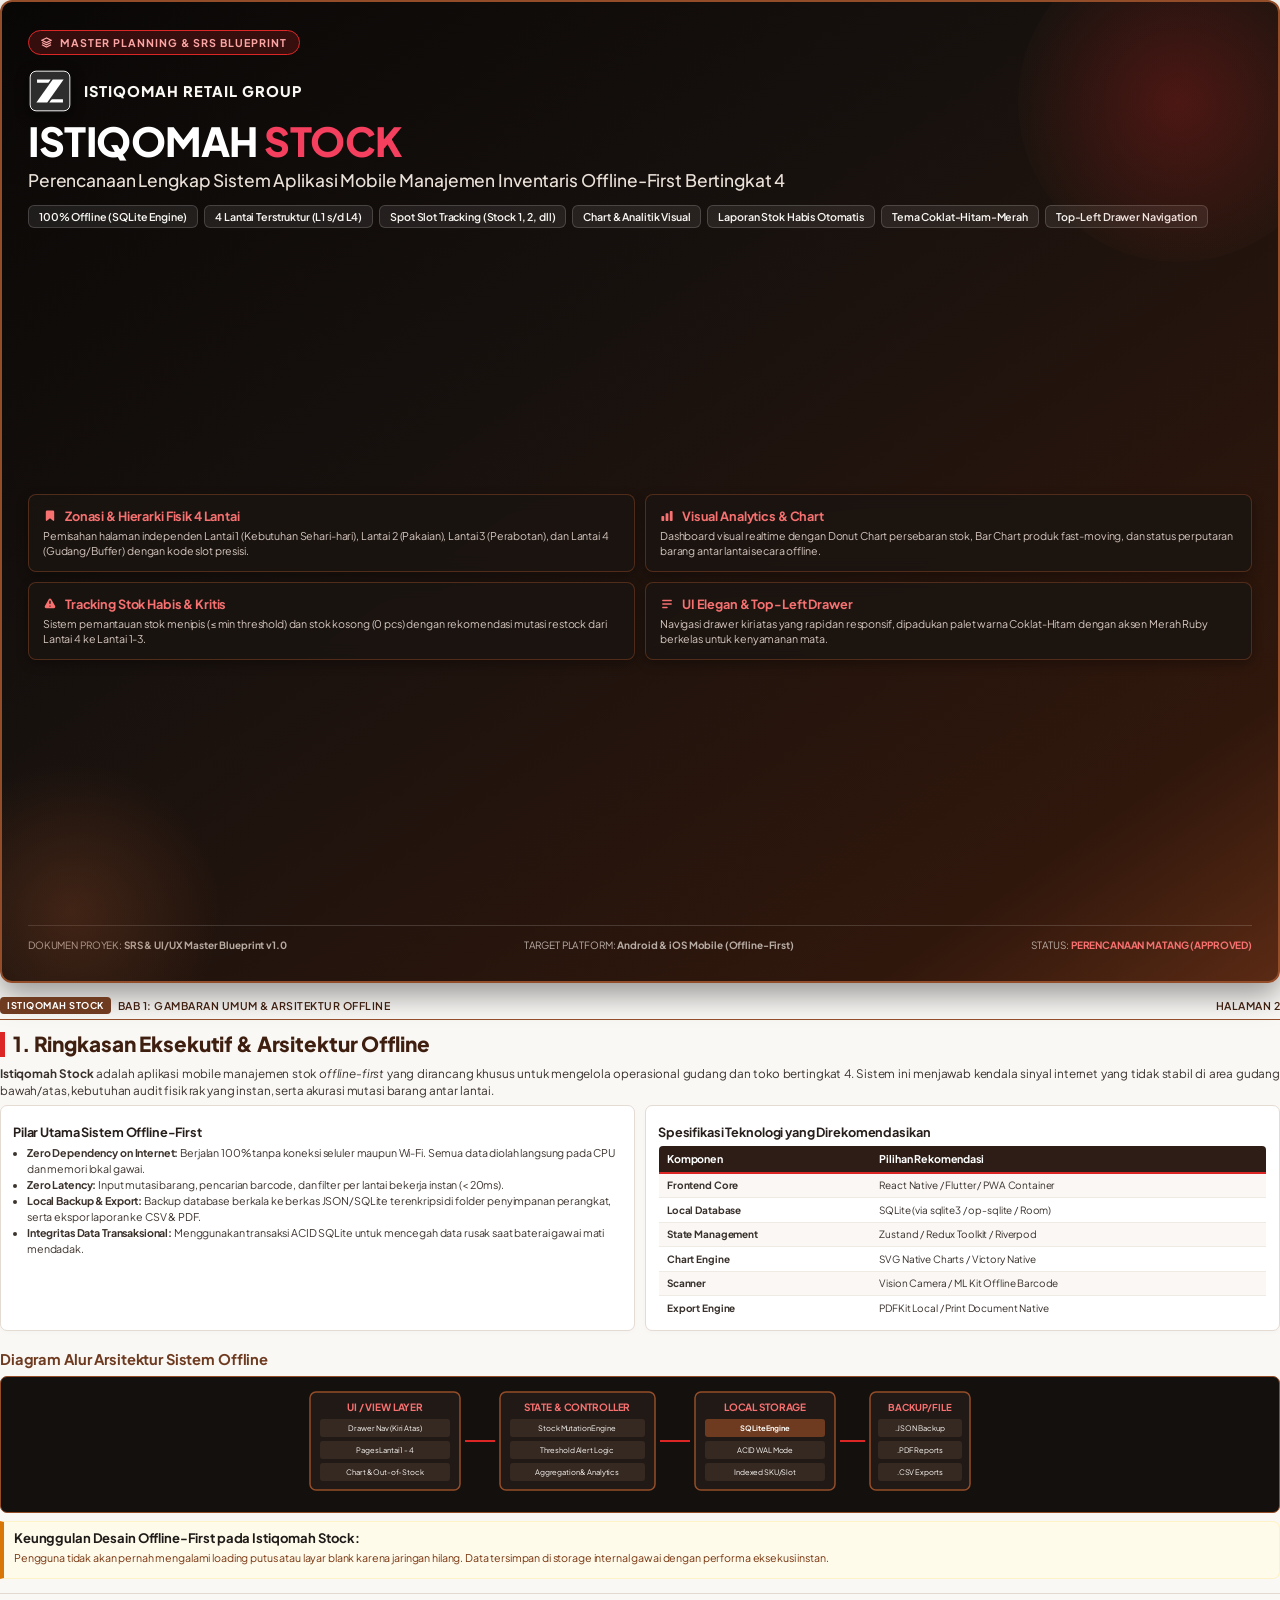
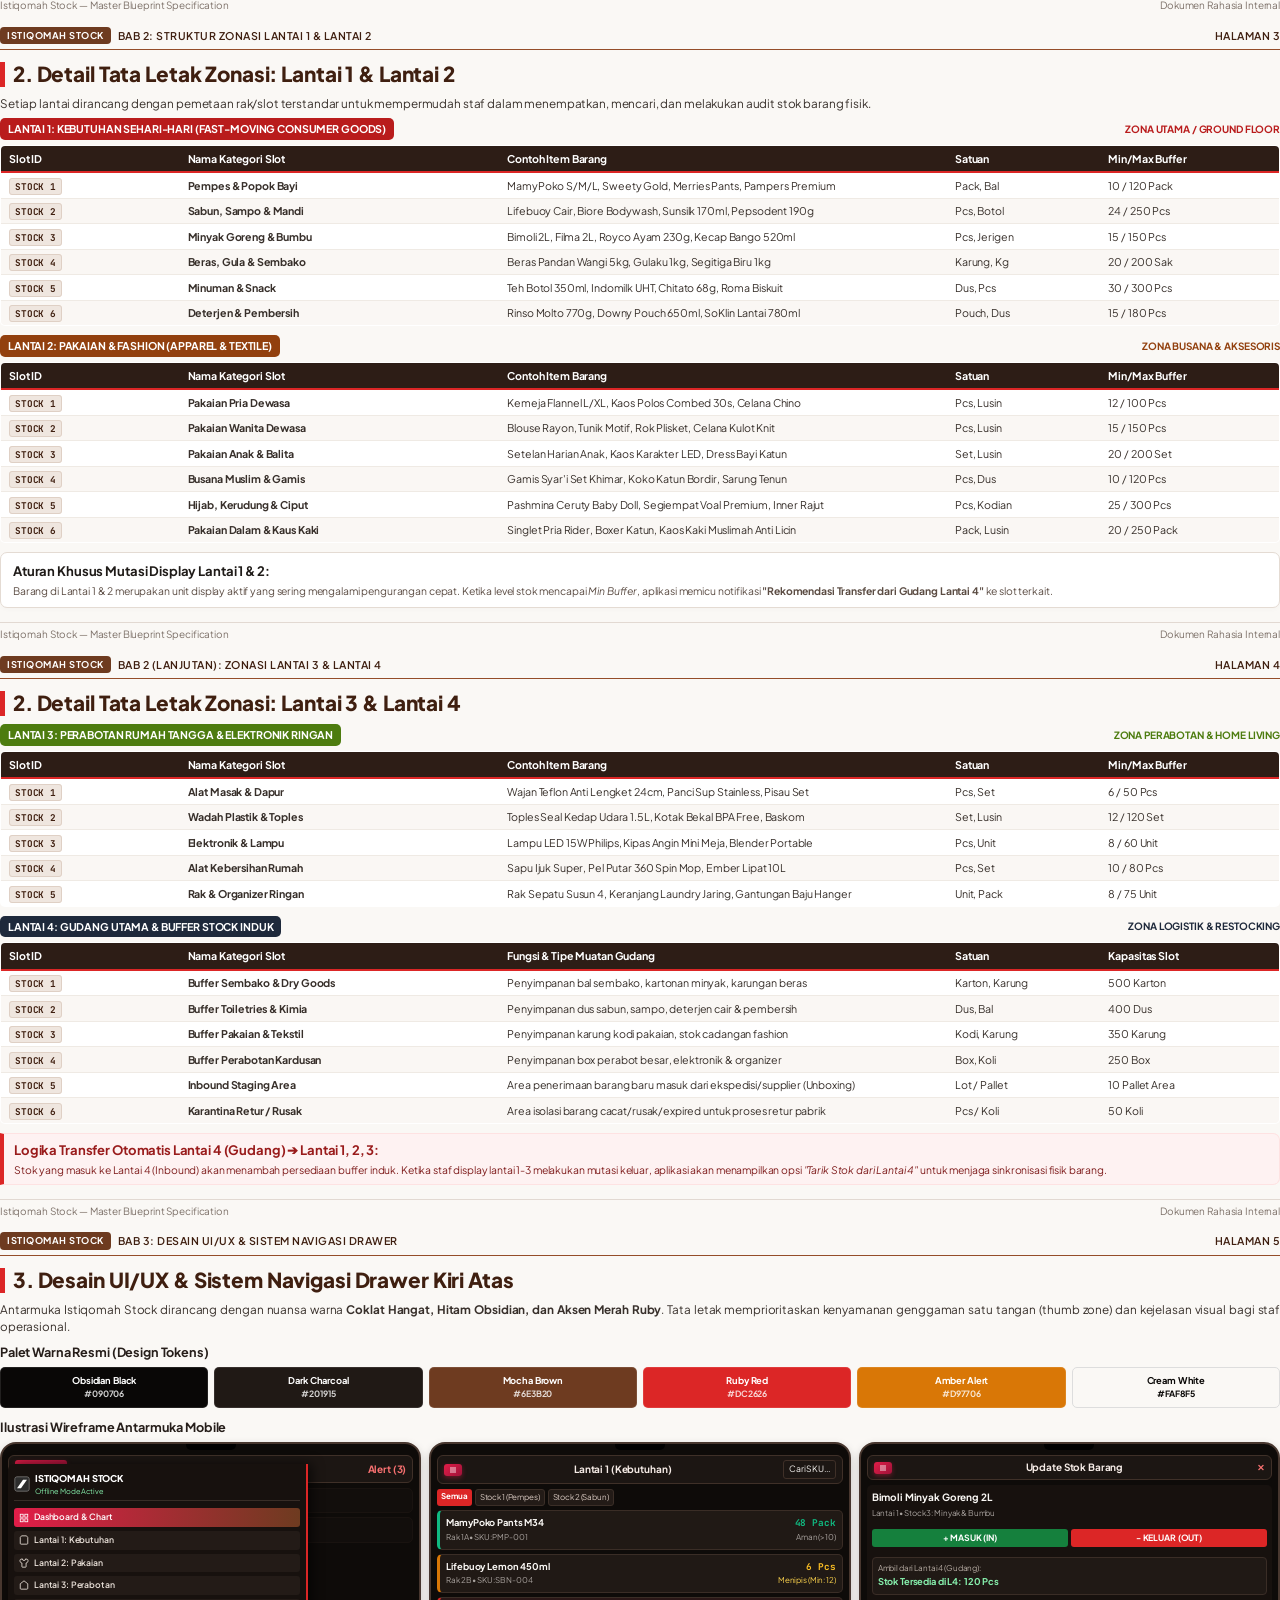
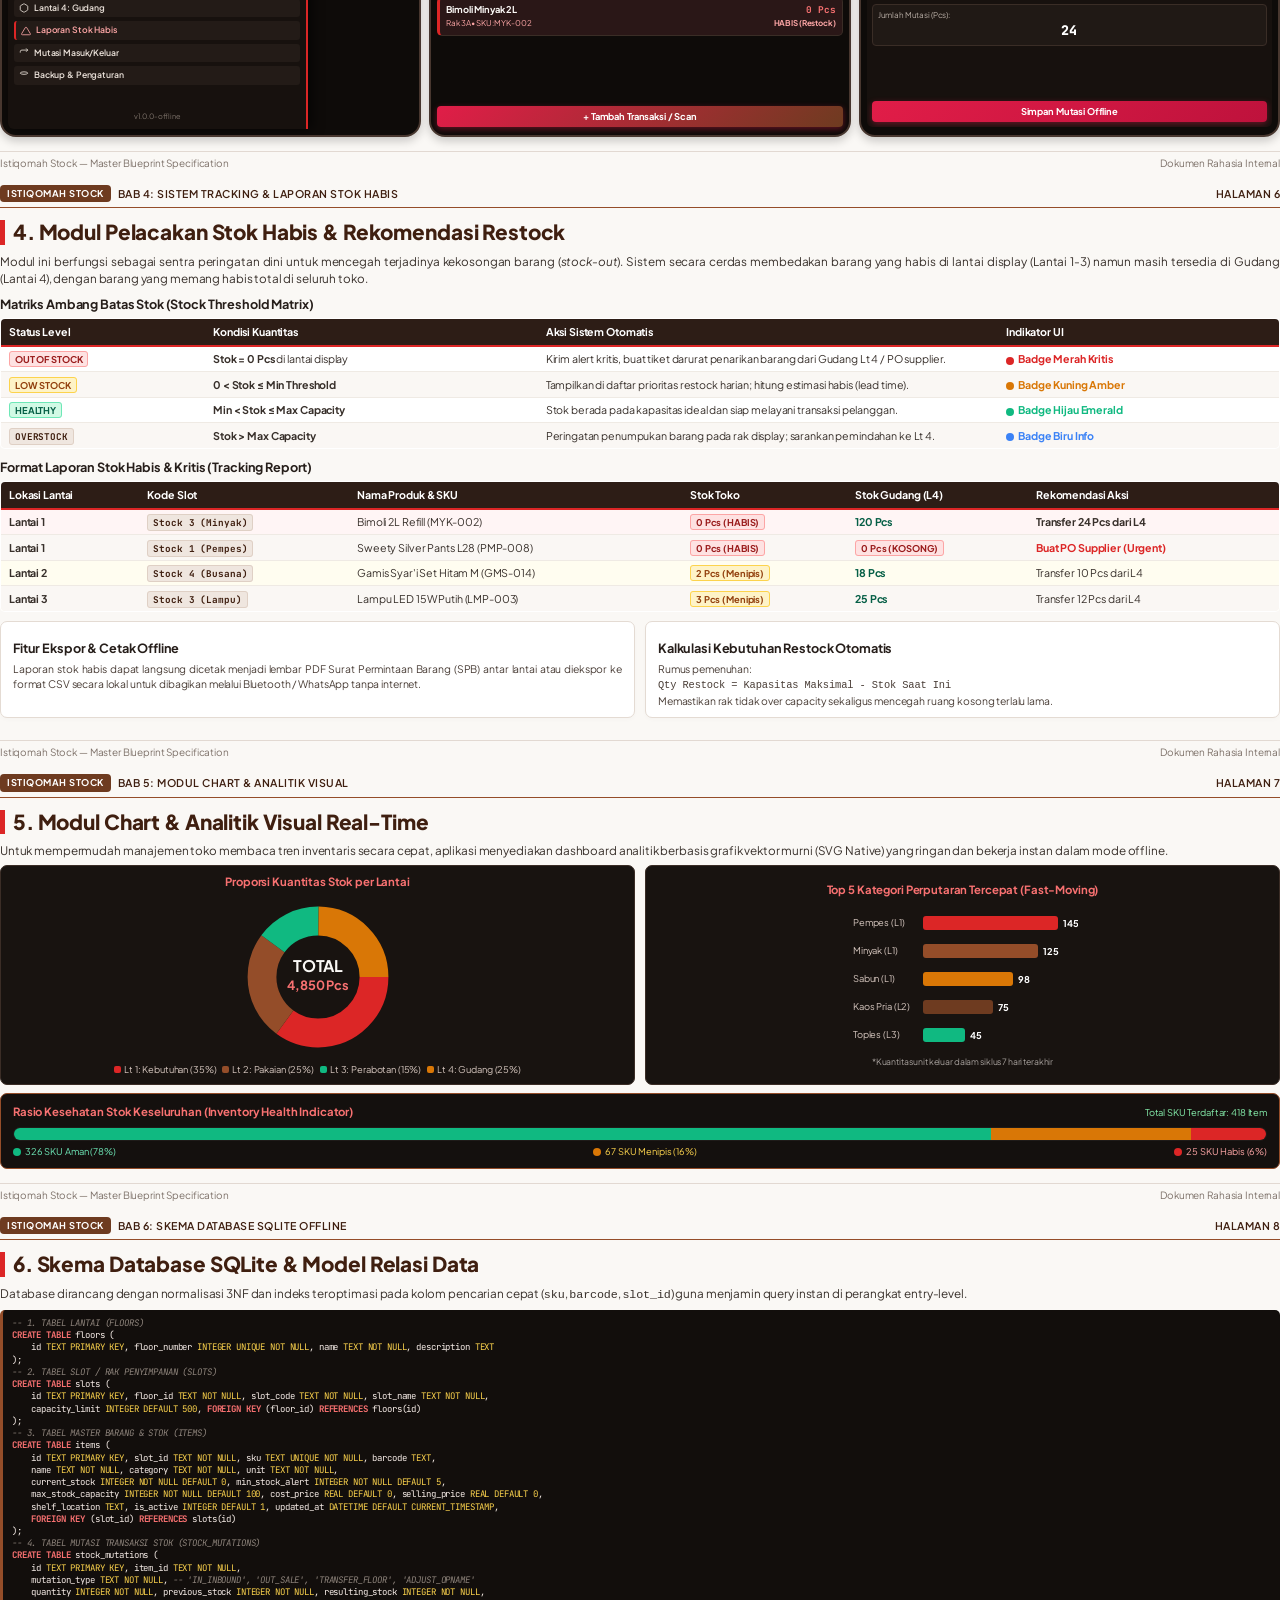
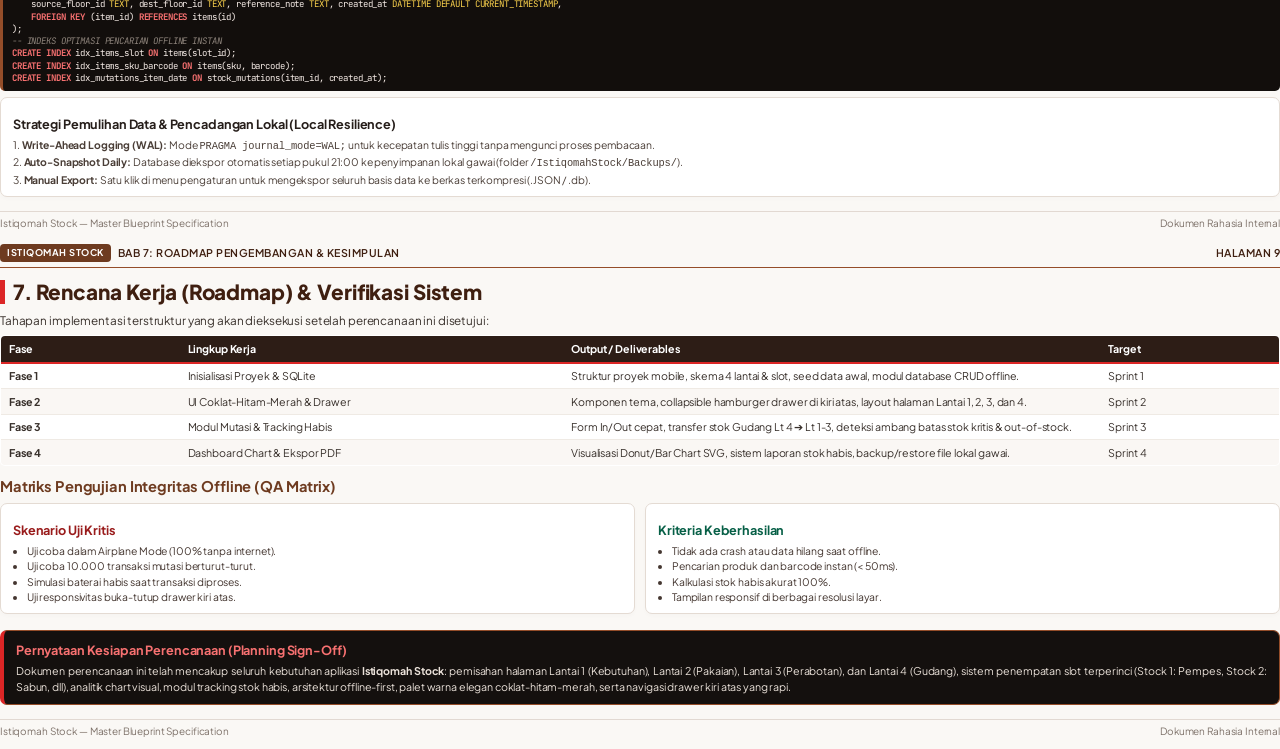
==== blueprint.html @ b32237bc "Initial commit: Istiqomah Stock Web-First App with Barcode Scanner & Istiqomahstock.apk" ====
<!DOCTYPE html>
<html lang="id">
<head>
<meta charset="UTF-8">
<title>Dokumen Perencanaan Mobile App - Istiqomah Stock</title>
<style>
    @import url('https://fonts.googleapis.com/css2?family=Plus+Jakarta+Sans:wght@300;400;500;600;700;800&family=JetBrains+Mono:wght@400;500;700&display=swap');

    :root {
        --color-black-bg: #090706;
        --color-black-surface: #14100E;
        --color-black-card: #201915;
        --color-brown-primary: #6E3B20;
        --color-brown-light: #944D29;
        --color-brown-dark: #3F1F10;
        --color-red-primary: #DC2626;
        --color-red-dark: #88131B;
        --color-red-light: #F87171;
        --color-amber-warning: #D97706;
        --color-amber-light: #FBBF24;
        --color-green-safe: #10B981;
        --color-text-white: #FAF8F5;
        --color-text-cream: #EAE1D9;
        --color-text-muted: #B8ADA5;
        --color-text-dim: #7E726A;
        --color-border: #382B24;
    }

    * {
        box-sizing: border-box;
        margin: 0;
        padding: 0;
    }

    body {
        font-family: 'Plus Jakarta Sans', -apple-system, BlinkMacSystemFont, 'Segoe UI', Roboto, sans-serif;
        background-color: #FAF8F5;
        color: #1F1B18;
        line-height: 1.45;
        font-size: 9.8pt;
        -webkit-print-color-adjust: exact;
        print-color-adjust: exact;
        letter-spacing: -0.01em;
    }

    @page {
        size: A4 portrait;
        margin: 10mm 12mm 10mm 12mm;
    }

    .page {
        width: 100%;
        page-break-after: always;
        page-break-inside: avoid;
        position: relative;
        padding-bottom: 14px;
    }

    .page:last-child {
        page-break-after: avoid;
    }

    .page-header {
        display: flex;
        justify-content: space-between;
        align-items: center;
        border-bottom: 1.5px solid var(--color-brown-light);
        padding-bottom: 5px;
        margin-bottom: 12px;
        font-size: 8pt;
        color: var(--color-brown-dark);
        font-weight: 600;
        letter-spacing: 0.5px;
    }

    .page-header-logo {
        display: flex;
        align-items: center;
        gap: 7px;
    }

    .page-header-badge {
        background: var(--color-brown-primary);
        color: #fff;
        padding: 2px 7px;
        border-radius: 4px;
        font-size: 7pt;
        font-weight: 700;
    }

    .page-footer {
        margin-top: 14px;
        display: flex;
        justify-content: space-between;
        align-items: center;
        border-top: 1px solid #E2D9D2;
        padding-top: 4px;
        font-size: 7.5pt;
        color: var(--color-text-dim);
    }

    /* COVER PAGE */
    .cover-container {
        background: linear-gradient(145deg, #090706 0%, #17110E 40%, #30170C 85%, #5A2A14 100%);
        color: #fff;
        border-radius: 12px;
        padding: 28px 26px;
        min-height: 260mm;
        display: flex;
        flex-direction: column;
        justify-content: space-between;
        box-shadow: 0 12px 30px rgba(0,0,0,0.4);
        border: 2px solid var(--color-brown-light);
        position: relative;
        overflow: hidden;
    }

    .cover-bg-decor {
        position: absolute;
        top: -60px;
        right: -60px;
        width: 320px;
        height: 320px;
        border-radius: 50%;
        background: radial-gradient(circle, rgba(220, 38, 38, 0.25) 0%, rgba(110, 59, 32, 0.05) 70%);
        pointer-events: none;
    }

    .cover-bg-decor-2 {
        position: absolute;
        bottom: -80px;
        left: -80px;
        width: 300px;
        height: 300px;
        border-radius: 50%;
        background: radial-gradient(circle, rgba(148, 77, 41, 0.3) 0%, rgba(0,0,0,0) 70%);
        pointer-events: none;
    }

    .cover-tag {
        display: inline-flex;
        align-items: center;
        gap: 8px;
        background: rgba(220, 38, 38, 0.2);
        border: 1px solid var(--color-red-primary);
        color: #FCA5A5;
        padding: 4px 12px;
        border-radius: 30px;
        font-size: 8pt;
        font-weight: 700;
        letter-spacing: 1px;
        text-transform: uppercase;
        width: fit-content;
    }

    .cover-brand-row {
        display: flex;
        align-items: center;
        gap: 12px;
        margin-top: 14px;
    }

    .cover-logo-svg {
        width: 44px;
        height: 44px;
        border-radius: 8px;
        box-shadow: 0 4px 12px rgba(0,0,0,0.5);
    }

    .cover-title-box {
        margin-top: 6px;
        margin-bottom: 10px;
    }

    .cover-app-title {
        font-size: 30pt;
        font-weight: 800;
        letter-spacing: -0.5px;
        color: #FFFFFF;
        line-height: 1.1;
        margin-bottom: 6px;
    }

    .cover-app-title span {
        color: #F43F5E;
    }

    .cover-app-subtitle {
        font-size: 13pt;
        color: #EAE1D9;
        font-weight: 500;
        line-height: 1.35;
        max-width: 92%;
    }

    .cover-pills-row {
        display: flex;
        flex-wrap: wrap;
        gap: 6px;
        margin-top: 12px;
    }

    .cover-pill {
        background: rgba(255,255,255,0.08);
        border: 1px solid rgba(255,255,255,0.16);
        color: #FAF8F5;
        padding: 3px 10px;
        border-radius: 6px;
        font-size: 8pt;
        font-weight: 600;
    }

    .cover-highlights-grid {
        display: grid;
        grid-template-columns: repeat(2, 1fr);
        gap: 10px;
        margin: 15px 0;
    }

    .cover-card {
        background: rgba(26, 20, 17, 0.85);
        border: 1px solid rgba(148, 77, 41, 0.45);
        border-radius: 8px;
        padding: 12px 14px;
        backdrop-filter: blur(8px);
        box-shadow: 0 4px 12px rgba(0,0,0,0.3);
    }

    .cover-card-header {
        display: flex;
        align-items: center;
        gap: 8px;
        font-size: 9.5pt;
        font-weight: 700;
        color: #F87171;
        margin-bottom: 4px;
    }

    .cover-card-body {
        font-size: 8pt;
        color: #D6C7BF;
        line-height: 1.4;
    }

    .cover-meta-box {
        border-top: 1px solid rgba(255,255,255,0.15);
        padding-top: 12px;
        display: flex;
        justify-content: space-between;
        align-items: flex-end;
        font-size: 7.5pt;
        color: #B8ADA5;
    }

    .cover-meta-item strong {
        color: #FAF8F5;
        display: block;
        font-size: 8.5pt;
        margin-top: 2px;
    }

    /* TYPOGRAPHY & HEADINGS */
    h1 {
        font-size: 15.5pt;
        font-weight: 800;
        color: var(--color-brown-dark);
        border-left: 5px solid var(--color-red-primary);
        padding-left: 8px;
        margin-bottom: 8px;
        line-height: 1.2;
    }

    h2 {
        font-size: 11pt;
        font-weight: 700;
        color: var(--color-brown-primary);
        margin-top: 10px;
        margin-bottom: 6px;
        display: flex;
        align-items: center;
        gap: 6px;
    }

    h3 {
        font-size: 9.5pt;
        font-weight: 700;
        color: #261E1A;
        margin-top: 8px;
        margin-bottom: 4px;
    }

    p {
        margin-bottom: 6px;
        color: #38302B;
        text-align: justify;
        font-size: 8.8pt;
    }

    /* CARDS & PANELS */
    .panel {
        background: #FFFFFF;
        border: 1px solid #E4DBD3;
        border-radius: 7px;
        padding: 9px 12px;
        margin-bottom: 8px;
        box-shadow: 0 2px 4px rgba(0,0,0,0.02);
    }

    .panel-dark {
        background: var(--color-black-surface);
        border: 1px solid var(--color-brown-light);
        color: var(--color-text-white);
        border-radius: 7px;
        padding: 10px 12px;
        margin-bottom: 8px;
    }

    .panel-alert {
        background: #FEF2F2;
        border-left: 4px solid var(--color-red-primary);
        border-top: 1px solid #FEE2E2;
        border-right: 1px solid #FEE2E2;
        border-bottom: 1px solid #FEE2E2;
        border-radius: 0 7px 7px 0;
        padding: 7px 10px;
        margin-bottom: 8px;
    }

    .panel-highlight {
        background: #FFFBEB;
        border-left: 4px solid var(--color-amber-warning);
        border-top: 1px solid #FEF3C7;
        border-right: 1px solid #FEF3C7;
        border-bottom: 1px solid #FEF3C7;
        border-radius: 0 7px 7px 0;
        padding: 7px 10px;
        margin-bottom: 8px;
    }

    /* GRIDS */
    .grid-2 {
        display: grid;
        grid-template-columns: 1fr 1fr;
        gap: 10px;
    }

    .grid-3 {
        display: grid;
        grid-template-columns: repeat(3, 1fr);
        gap: 8px;
    }

    /* FLOOR BADGES */
    .floor-badge {
        display: inline-flex;
        align-items: center;
        gap: 5px;
        padding: 3px 8px;
        border-radius: 5px;
        font-weight: 700;
        font-size: 8pt;
        color: #fff;
    }

    .badge-lt1 { background: #B91C1C; }
    .badge-lt2 { background: #92400E; }
    .badge-lt3 { background: #4D7C0F; }
    .badge-lt4 { background: #1E293B; }

    /* TABLES */
    table {
        width: 100%;
        border-collapse: collapse;
        margin: 5px 0 9px 0;
        font-size: 8pt;
        background: #FFFFFF;
        border-radius: 5px;
        overflow: hidden;
        border: 1px solid #E2D8D0;
    }

    th {
        background: #2D1D16;
        color: #FFFFFF;
        font-weight: 700;
        text-align: left;
        padding: 5px 8px;
        font-size: 8pt;
        border-bottom: 2px solid var(--color-red-primary);
    }

    td {
        padding: 4.5px 8px;
        border-bottom: 1px solid #EFEAE4;
        color: #38302B;
        vertical-align: middle;
    }

    tr:nth-child(even) td {
        background: #FAF7F4;
    }

    .tag-stock {
        font-family: 'JetBrains Mono', monospace;
        font-weight: 700;
        font-size: 7pt;
        background: #EFE6DF;
        color: var(--color-brown-dark);
        padding: 1px 5px;
        border-radius: 3px;
        border: 1px solid #DFD0C5;
    }

    .tag-status-habis {
        background: #FEE2E2;
        color: #991B1B;
        font-weight: 700;
        padding: 1px 5px;
        border-radius: 3px;
        border: 1px solid #FCA5A5;
        font-size: 7pt;
    }

    .tag-status-menipis {
        background: #FEF3C7;
        color: #92400E;
        font-weight: 700;
        padding: 1px 5px;
        border-radius: 3px;
        border: 1px solid #FCD34D;
        font-size: 7pt;
    }

    .tag-status-aman {
        background: #D1FAE5;
        color: #065F46;
        font-weight: 700;
        padding: 1px 5px;
        border-radius: 3px;
        border: 1px solid #6EE7B7;
        font-size: 7pt;
    }

    /* STATUS DOTS */
    .status-dot {
        display: inline-block;
        width: 8px;
        height: 8px;
        border-radius: 50%;
        vertical-align: middle;
        margin-right: 4px;
    }
    .dot-red { background: #DC2626; }
    .dot-amber { background: #D97706; }
    .dot-green { background: #10B981; }
    .dot-blue { background: #3B82F6; }

    /* PHONE WIREFRAME MOCKUPS */
    .phone-frame {
        background: #0E0B09;
        border: 2px solid #48372F;
        border-radius: 16px;
        padding: 8px 6px;
        color: #FAF8F5;
        font-size: 7pt;
        box-shadow: 0 4px 10px rgba(0,0,0,0.2);
        height: 295px;
        display: flex;
        flex-direction: column;
        position: relative;
        overflow: hidden;
    }

    .phone-notch {
        width: 50px;
        height: 6px;
        background: #000;
        border-radius: 0 0 5px 5px;
        margin: -8px auto 5px auto;
    }

    .phone-header {
        display: flex;
        justify-content: space-between;
        align-items: center;
        background: #1C1613;
        padding: 4px 6px;
        border-radius: 6px;
        margin-bottom: 5px;
        border: 1px solid #3F3028;
    }

    .phone-drawer-btn {
        background: linear-gradient(135deg, #E11D48, #9F1239);
        color: #fff;
        padding: 2px 5px;
        border-radius: 3px;
        font-weight: 800;
        font-size: 7pt;
        display: flex;
        align-items: center;
        gap: 4px;
        box-shadow: 0 2px 5px rgba(225, 29, 72, 0.4);
    }

    .phone-content {
        flex: 1;
        overflow: hidden;
        display: flex;
        flex-direction: column;
        gap: 4px;
    }

    .phone-card {
        background: #201915;
        border: 1px solid #3A2D26;
        border-radius: 5px;
        padding: 5px 6px;
    }

    .phone-drawer-overlay {
        position: absolute;
        top: 20px;
        left: 6px;
        bottom: 6px;
        width: 72%;
        background: #17110E;
        border-right: 2px solid #DC2626;
        border-radius: 6px 0 0 6px;
        padding: 8px 6px;
        box-shadow: 4px 0 12px rgba(0,0,0,0.6);
        z-index: 10;
        display: flex;
        flex-direction: column;
        gap: 4px;
    }

    .drawer-item {
        padding: 3px 5px;
        border-radius: 3px;
        background: #231B17;
        color: #EAE1D9;
        font-size: 6.5pt;
        font-weight: 600;
        display: flex;
        align-items: center;
        gap: 5px;
    }

    .drawer-item svg {
        width: 10px;
        height: 10px;
        flex-shrink: 0;
    }

    .drawer-item.active {
        background: linear-gradient(90deg, #E11D48, #6E3B20);
        color: #fff;
    }

    /* CODE BLOCKS */
    .code-block {
        font-family: 'JetBrains Mono', monospace;
        font-size: 6.8pt;
        background: #120E0C;
        color: #F5EBE6;
        padding: 7px 9px;
        border-radius: 5px;
        border-left: 3px solid var(--color-brown-light);
        margin: 4px 0 6px 0;
        line-height: 1.35;
        overflow-x: hidden;
        white-space: pre-wrap;
    }

    .code-kw { color: #F87171; font-weight: bold; }
    .code-fn { color: #FCD34D; }
    .code-str { color: #86EFAC; }
    .code-cmt { color: #8C827A; font-style: italic; }

    /* CHARTS & VISUALS */
    .chart-container {
        background: #181310;
        border: 1px solid #3B2D26;
        border-radius: 7px;
        padding: 8px;
        color: #fff;
        display: flex;
        flex-direction: column;
        align-items: center;
        justify-content: center;
    }

    .chart-legend {
        display: flex;
        flex-wrap: wrap;
        gap: 6px;
        justify-content: center;
        margin-top: 6px;
        font-size: 7pt;
    }

    .legend-item {
        display: flex;
        align-items: center;
        gap: 3px;
        color: #D6C7BF;
    }

    .legend-dot {
        width: 7px;
        height: 7px;
        border-radius: 2px;
    }

    .color-swatch-box {
        display: flex;
        gap: 6px;
        margin: 6px 0;
    }

    .color-swatch {
        flex: 1;
        padding: 6px;
        border-radius: 5px;
        color: #fff;
        font-size: 7pt;
        text-align: center;
        font-weight: 700;
        border: 1px solid rgba(255,255,255,0.1);
    }
</style>
</head>
<body>

<!-- HALAMAN 1: COVER -->
<div class="page">
    <div class="cover-container">
        <div class="cover-bg-decor"></div>
        <div class="cover-bg-decor-2"></div>
        
        <div>
            <div class="cover-tag">
                <svg width="11" height="11" viewBox="0 0 24 24" fill="none" stroke="currentColor" stroke-width="2.5"><path d="M12 2L2 7l10 5 10-5-10-5zM2 17l10 5 10-5M2 12l10 5 10-5"/></svg>
                Master Planning & SRS Blueprint
            </div>

            <div class="cover-brand-row">
                <!-- OFFICIAL ISTIQOMAH SVG LOGO EMBEDDED -->
                <svg class="cover-logo-svg" viewBox="0 0 30 30" style="enable-background:new 0 0 30 30;" xml:space="preserve">
                  <g>
                    <path style="fill:#2D2D2D;stroke:#FFFFFF;stroke-width:0.6317;stroke-miterlimit:10;" d="M24.51,28.51H5.49c-2.21,0-4-1.79-4-4V5.49c0-2.21,1.79-4,4-4h19.03c2.21,0,4,1.79,4,4v19.03 C28.51,26.72,26.72,28.51,24.51,28.51z"/>
                    <g>
                      <path style="fill:#FFFFFF;" d="M15.47,7.1l-1.3,1.85c-0.2,0.29-0.54,0.47-0.9,0.47h-7.1V7.09C6.16,7.1,15.47,7.1,15.47,7.1z"/>
                      <polygon style="fill:#FFFFFF;" points="24.3,7.1 13.14,22.91 5.7,22.91 16.86,7.1"/>
                      <path style="fill:#FFFFFF;" d="M14.53,22.91l1.31-1.86c0.2-0.29,0.54-0.47,0.9-0.47h7.09v2.33H14.53z"/>
                    </g>
                  </g>
                </svg>
                <div style="font-weight: 800; font-size: 11pt; letter-spacing: 1px; color: #FAF8F5;">ISTIQOMAH RETAIL GROUP</div>
            </div>
            
            <div class="cover-title-box">
                <div class="cover-app-title">ISTIQOMAH <span>STOCK</span></div>
                <div class="cover-app-subtitle">Perencanaan Lengkap Sistem Aplikasi Mobile Manajemen Inventaris Offline-First Bertingkat 4</div>
            </div>

            <div class="cover-pills-row">
                <div class="cover-pill">100% Offline (SQLite Engine)</div>
                <div class="cover-pill">4 Lantai Terstruktur (L1 s/d L4)</div>
                <div class="cover-pill">Spot Slot Tracking (Stock 1, 2, dll)</div>
                <div class="cover-pill">Chart & Analitik Visual</div>
                <div class="cover-pill">Laporan Stok Habis Otomatis</div>
                <div class="cover-pill">Tema Coklat-Hitam-Merah</div>
                <div class="cover-pill">Top-Left Drawer Navigation</div>
            </div>
        </div>

        <div class="cover-highlights-grid">
            <div class="cover-card">
                <div class="cover-card-header">
                    <svg width="14" height="14" fill="currentColor" viewBox="0 0 20 20"><path d="M4 4a2 2 0 012-2h8a2 2 0 012 2v12a1 1 0 01-1.581.814L10 13.197l-4.419 3.617A1 1 0 014 16V4z"/></svg>
                    Zonasi & Hierarki Fisik 4 Lantai
                </div>
                <div class="cover-card-body">
                    Pemisahan halaman independen Lantai 1 (Kebutuhan Sehari-hari), Lantai 2 (Pakaian), Lantai 3 (Perabotan), dan Lantai 4 (Gudang/Buffer) dengan kode slot presisi.
                </div>
            </div>

            <div class="cover-card">
                <div class="cover-card-header">
                    <svg width="14" height="14" fill="currentColor" viewBox="0 0 20 20"><path d="M2 11a1 1 0 011-1h2a1 1 0 011 1v5a1 1 0 01-1 1H3a1 1 0 01-1-1v-5zM8 7a1 1 0 011-1h2a1 1 0 011 1v9a1 1 0 01-1 1H9a1 1 0 01-1-1V7zM14 4a1 1 0 011-1h2a1 1 0 011 1v12a1 1 0 01-1 1h-2a1 1 0 01-1-1V4z"/></svg>
                    Visual Analytics & Chart
                </div>
                <div class="cover-card-body">
                    Dashboard visual realtime dengan Donut Chart persebaran stok, Bar Chart produk fast-moving, dan status perputaran barang antar lantai secara offline.
                </div>
            </div>

            <div class="cover-card">
                <div class="cover-card-header">
                    <svg width="14" height="14" fill="currentColor" viewBox="0 0 20 20"><path fill-rule="evenodd" d="M8.257 3.099c.765-1.36 2.722-1.36 3.486 0l5.58 9.92c.75 1.334-.213 2.98-1.742 2.98H4.42c-1.53 0-2.493-1.646-1.743-2.98l5.58-9.92zM11 13a1 1 0 11-2 0 1 1 0 012 0zm-1-8a1 1 0 00-1 1v3a1 1 0 002 0V6a1 1 0 00-1-1z" clip-rule="evenodd"/></svg>
                    Tracking Stok Habis & Kritis
                </div>
                <div class="cover-card-body">
                    Sistem pemantauan stok menipis (&le; min threshold) dan stok kosong (0 pcs) dengan rekomendasi mutasi restock dari Lantai 4 ke Lantai 1-3.
                </div>
            </div>

            <div class="cover-card">
                <div class="cover-card-header">
                    <svg width="14" height="14" fill="currentColor" viewBox="0 0 20 20"><path fill-rule="evenodd" d="M3 5a1 1 0 011-1h12a1 1 0 110 2H4a1 1 0 01-1-1zM3 10a1 1 0 011-1h12a1 1 0 110 2H4a1 1 0 01-1-1zM3 15a1 1 0 011-1h6a1 1 0 110 2H4a1 1 0 01-1-1z" clip-rule="evenodd"/></svg>
                    UI Elegan & Top-Left Drawer
                </div>
                <div class="cover-card-body">
                    Navigasi drawer kiri atas yang rapi dan responsif, dipadukan palet warna Coklat-Hitam dengan aksen Merah Ruby berkelas untuk kenyamanan mata.
                </div>
            </div>
        </div>

        <div class="cover-meta-box">
            <div>
                <span>DOKUMEN PROYEK:</span>
                <strong>SRS & UI/UX Master Blueprint v1.0</strong>
            </div>
            <div>
                <span>TARGET PLATFORM:</span>
                <strong>Android & iOS Mobile (Offline-First)</strong>
            </div>
            <div>
                <span>STATUS:</span>
                <strong style="color: #F87171;">PERENCANAAN MATANG (APPROVED)</strong>
            </div>
        </div>
    </div>
</div>

<!-- HALAMAN 2: EXECUTIVE SUMMARY & ARSITEKTUR OFFLINE -->
<div class="page">
    <div class="page-header">
        <div class="page-header-logo">
            <span class="page-header-badge">ISTIQOMAH STOCK</span>
            <span>BAB 1: GAMBARAN UMUM & ARSITEKTUR OFFLINE</span>
        </div>
        <span>HALAMAN 2</span>
    </div>

    <h1>1. Ringkasan Eksekutif & Arsitektur Offline</h1>

    <p>
        <strong>Istiqomah Stock</strong> adalah aplikasi mobile manajemen stok <em>offline-first</em> yang dirancang khusus untuk mengelola operasional gudang dan toko bertingkat 4. Sistem ini menjawab kendala sinyal internet yang tidak stabil di area gudang bawah/atas, kebutuhan audit fisik rak yang instan, serta akurasi mutasi barang antar lantai.
    </p>

    <div class="grid-2">
        <div class="panel">
            <h3>Pilar Utama Sistem Offline-First</h3>
            <ul style="padding-left: 14px; font-size: 8pt; color: #3D332D; line-height: 1.5;">
                <li><strong>Zero Dependency on Internet:</strong> Berjalan 100% tanpa koneksi seluler maupun Wi-Fi. Semua data diolah langsung pada CPU dan memori lokal gawai.</li>
                <li><strong>Zero Latency:</strong> Input mutasi barang, pencarian barcode, dan filter per lantai bekerja instan (&lt; 20ms).</li>
                <li><strong>Local Backup & Export:</strong> Backup database berkala ke berkas JSON/SQLite terenkripsi di folder penyimpanan perangkat, serta ekspor laporan ke CSV & PDF.</li>
                <li><strong>Integritas Data Transaksional:</strong> Menggunakan transaksi ACID SQLite untuk mencegah data rusak saat baterai gawai mati mendadak.</li>
            </ul>
        </div>

        <div class="panel">
            <h3>Spesifikasi Teknologi yang Direkomendasikan</h3>
            <table style="margin: 0; font-size: 7.5pt;">
                <tr><th style="width: 35%;">Komponen</th><th>Pilihan Rekomendasi</th></tr>
                <tr><td><strong>Frontend Core</strong></td><td>React Native / Flutter / PWA Container</td></tr>
                <tr><td><strong>Local Database</strong></td><td>SQLite (via sqlite3 / op-sqlite / Room)</td></tr>
                <tr><td><strong>State Management</strong></td><td>Zustand / Redux Toolkit / Riverpod</td></tr>
                <tr><td><strong>Chart Engine</strong></td><td>SVG Native Charts / Victory Native</td></tr>
                <tr><td><strong>Scanner</strong></td><td>Vision Camera / ML Kit Offline Barcode</td></tr>
                <tr><td><strong>Export Engine</strong></td><td>PDFKit Local / Print Document Native</td></tr>
            </table>
        </div>
    </div>

    <h2>Diagram Alur Arsitektur Sistem Offline</h2>
    
    <div class="panel-dark" style="text-align: center; padding: 10px;">
        <svg width="100%" height="110" viewBox="0 0 680 110" style="font-family: 'Plus Jakarta Sans', sans-serif;">
            <!-- UI Layer -->
            <rect x="10" y="5" width="150" height="98" rx="6" fill="#201915" stroke="#944D29" stroke-width="1.5"/>
            <text x="85" y="24" fill="#F87171" font-weight="bold" font-size="10" text-anchor="middle">UI / VIEW LAYER</text>
            <rect x="20" y="32" width="130" height="18" rx="3" fill="#362922"/>
            <text x="85" y="44" fill="#FAF8F5" font-size="7.5" text-anchor="middle">Drawer Nav (Kiri Atas)</text>
            <rect x="20" y="54" width="130" height="18" rx="3" fill="#362922"/>
            <text x="85" y="66" fill="#FAF8F5" font-size="7.5" text-anchor="middle">Pages Lantai 1 - 4</text>
            <rect x="20" y="76" width="130" height="18" rx="3" fill="#362922"/>
            <text x="85" y="88" fill="#FAF8F5" font-size="7.5" text-anchor="middle">Chart & Out-of-Stock</text>

            <!-- Arrow 1 -->
            <path d="M 165 54 L 195 54" stroke="#DC2626" stroke-width="2"/>

            <!-- Business Logic -->
            <rect x="200" y="5" width="155" height="98" rx="6" fill="#201915" stroke="#944D29" stroke-width="1.5"/>
            <text x="277" y="24" fill="#F87171" font-weight="bold" font-size="10" text-anchor="middle">STATE & CONTROLLER</text>
            <rect x="210" y="32" width="135" height="18" rx="3" fill="#362922"/>
            <text x="277" y="44" fill="#FAF8F5" font-size="7.5" text-anchor="middle">Stock Mutation Engine</text>
            <rect x="210" y="54" width="135" height="18" rx="3" fill="#362922"/>
            <text x="277" y="66" fill="#FAF8F5" font-size="7.5" text-anchor="middle">Threshold Alert Logic</text>
            <rect x="210" y="76" width="135" height="18" rx="3" fill="#362922"/>
            <text x="277" y="88" fill="#FAF8F5" font-size="7.5" text-anchor="middle">Aggregation & Analytics</text>

            <!-- Arrow 2 -->
            <path d="M 360 54 L 390 54" stroke="#DC2626" stroke-width="2"/>

            <!-- Database Layer -->
            <rect x="395" y="5" width="140" height="98" rx="6" fill="#201915" stroke="#944D29" stroke-width="1.5"/>
            <text x="465" y="24" fill="#F87171" font-weight="bold" font-size="10" text-anchor="middle">LOCAL STORAGE</text>
            <rect x="405" y="32" width="120" height="18" rx="3" fill="#6E3B20"/>
            <text x="465" y="44" fill="#FAF8F5" font-size="7.5" font-weight="bold" text-anchor="middle">SQLite Engine</text>
            <rect x="405" y="54" width="120" height="18" rx="3" fill="#362922"/>
            <text x="465" y="66" fill="#FAF8F5" font-size="7.5" text-anchor="middle">ACID WAL Mode</text>
            <rect x="405" y="76" width="120" height="18" rx="3" fill="#362922"/>
            <text x="465" y="88" fill="#FAF8F5" font-size="7.5" text-anchor="middle">Indexed SKU/Slot</text>

            <!-- Arrow 3 -->
            <path d="M 540 54 L 565 54" stroke="#DC2626" stroke-width="2"/>

            <!-- File Storage -->
            <rect x="570" y="5" width="100" height="98" rx="6" fill="#201915" stroke="#944D29" stroke-width="1.5"/>
            <text x="620" y="24" fill="#F87171" font-weight="bold" font-size="9.5" text-anchor="middle">BACKUP/FILE</text>
            <rect x="578" y="32" width="84" height="18" rx="3" fill="#362922"/>
            <text x="620" y="44" fill="#FAF8F5" font-size="7.5" text-anchor="middle">.JSON Backup</text>
            <rect x="578" y="54" width="84" height="18" rx="3" fill="#362922"/>
            <text x="620" y="66" fill="#FAF8F5" font-size="7.5" text-anchor="middle">.PDF Reports</text>
            <rect x="578" y="76" width="84" height="18" rx="3" fill="#362922"/>
            <text x="620" y="88" fill="#FAF8F5" font-size="7.5" text-anchor="middle">.CSV Exports</text>
        </svg>
    </div>

    <div class="panel-highlight">
        <strong>Keunggulan Desain Offline-First pada Istiqomah Stock:</strong>
        <p style="margin-top: 2px; font-size: 8pt; color: #78350F;">
            Pengguna tidak akan pernah mengalami loading putus atau layar blank karena jaringan hilang. Data tersimpan di storage internal gawai dengan performa eksekusi instan.
        </p>
    </div>

    <div class="page-footer">
        <span>Istiqomah Stock — Master Blueprint Specification</span>
        <span>Dokumen Rahasia Internal</span>
    </div>
</div>

<!-- HALAMAN 3: LANTAI 1 & LANTAI 2 MAPPING -->
<div class="page">
    <div class="page-header">
        <div class="page-header-logo">
            <span class="page-header-badge">ISTIQOMAH STOCK</span>
            <span>BAB 2: STRUKTUR ZONASI LANTAI 1 & LANTAI 2</span>
        </div>
        <span>HALAMAN 3</span>
    </div>

    <h1>2. Detail Tata Letak Zonasi: Lantai 1 & Lantai 2</h1>
    <p>Setiap lantai dirancang dengan pemetaan rak/slot terstandar untuk mempermudah staf dalam menempatkan, mencari, dan melakukan audit stok barang fisik.</p>

    <!-- LANTAI 1 -->
    <div style="display: flex; align-items: center; justify-content: space-between; margin-top: 6px;">
        <span class="floor-badge badge-lt1">LANTAI 1: KEBUTUHAN SEHARI-HARI (FAST-MOVING CONSUMER GOODS)</span>
        <span style="font-size: 7.5pt; font-weight: 700; color: #B91C1C;">ZONA UTAMA / GROUND FLOOR</span>
    </div>

    <table>
        <thead>
            <tr>
                <th style="width: 14%;">Slot ID</th>
                <th style="width: 25%;">Nama Kategori Slot</th>
                <th style="width: 35%;">Contoh Item Barang</th>
                <th style="width: 12%;">Satuan</th>
                <th style="width: 14%;">Min/Max Buffer</th>
            </tr>
        </thead>
        <tbody>
            <tr>
                <td><span class="tag-stock">STOCK 1</span></td>
                <td><strong>Pempes & Popok Bayi</strong></td>
                <td>MamyPoko S/M/L, Sweety Gold, Merries Pants, Pampers Premium</td>
                <td>Pack, Bal</td>
                <td>10 / 120 Pack</td>
            </tr>
            <tr>
                <td><span class="tag-stock">STOCK 2</span></td>
                <td><strong>Sabun, Sampo & Mandi</strong></td>
                <td>Lifebuoy Cair, Biore Bodywash, Sunsilk 170ml, Pepsodent 190g</td>
                <td>Pcs, Botol</td>
                <td>24 / 250 Pcs</td>
            </tr>
            <tr>
                <td><span class="tag-stock">STOCK 3</span></td>
                <td><strong>Minyak Goreng & Bumbu</strong></td>
                <td>Bimoli 2L, Filma 2L, Royco Ayam 230g, Kecap Bango 520ml</td>
                <td>Pcs, Jerigen</td>
                <td>15 / 150 Pcs</td>
            </tr>
            <tr>
                <td><span class="tag-stock">STOCK 4</span></td>
                <td><strong>Beras, Gula & Sembako</strong></td>
                <td>Beras Pandan Wangi 5kg, Gulaku 1kg, Segitiga Biru 1kg</td>
                <td>Karung, Kg</td>
                <td>20 / 200 Sak</td>
            </tr>
            <tr>
                <td><span class="tag-stock">STOCK 5</span></td>
                <td><strong>Minuman & Snack</strong></td>
                <td>Teh Botol 350ml, Indomilk UHT, Chitato 68g, Roma Biskuit</td>
                <td>Dus, Pcs</td>
                <td>30 / 300 Pcs</td>
            </tr>
            <tr>
                <td><span class="tag-stock">STOCK 6</span></td>
                <td><strong>Deterjen & Pembersih</strong></td>
                <td>Rinso Molto 770g, Downy Pouch 650ml, SoKlin Lantai 780ml</td>
                <td>Pouch, Dus</td>
                <td>15 / 180 Pcs</td>
            </tr>
        </tbody>
    </table>

    <!-- LANTAI 2 -->
    <div style="display: flex; align-items: center; justify-content: space-between; margin-top: 8px;">
        <span class="floor-badge badge-lt2">LANTAI 2: PAKAIAN & FASHION (APPAREL & TEXTILE)</span>
        <span style="font-size: 7.5pt; font-weight: 700; color: #92400E;">ZONA BUSANA & AKSESORIS</span>
    </div>

    <table>
        <thead>
            <tr>
                <th style="width: 14%;">Slot ID</th>
                <th style="width: 25%;">Nama Kategori Slot</th>
                <th style="width: 35%;">Contoh Item Barang</th>
                <th style="width: 12%;">Satuan</th>
                <th style="width: 14%;">Min/Max Buffer</th>
            </tr>
        </thead>
        <tbody>
            <tr>
                <td><span class="tag-stock">STOCK 1</span></td>
                <td><strong>Pakaian Pria Dewasa</strong></td>
                <td>Kemeja Flannel L/XL, Kaos Polos Combed 30s, Celana Chino</td>
                <td>Pcs, Lusin</td>
                <td>12 / 100 Pcs</td>
            </tr>
            <tr>
                <td><span class="tag-stock">STOCK 2</span></td>
                <td><strong>Pakaian Wanita Dewasa</strong></td>
                <td>Blouse Rayon, Tunik Motif, Rok Plisket, Celana Kulot Knit</td>
                <td>Pcs, Lusin</td>
                <td>15 / 150 Pcs</td>
            </tr>
            <tr>
                <td><span class="tag-stock">STOCK 3</span></td>
                <td><strong>Pakaian Anak & Balita</strong></td>
                <td>Setelan Harian Anak, Kaos Karakter LED, Dress Bayi Katun</td>
                <td>Set, Lusin</td>
                <td>20 / 200 Set</td>
            </tr>
            <tr>
                <td><span class="tag-stock">STOCK 4</span></td>
                <td><strong>Busana Muslim & Gamis</strong></td>
                <td>Gamis Syar'i Set Khimar, Koko Katun Bordir, Sarung Tenun</td>
                <td>Pcs, Dus</td>
                <td>10 / 120 Pcs</td>
            </tr>
            <tr>
                <td><span class="tag-stock">STOCK 5</span></td>
                <td><strong>Hijab, Kerudung & Ciput</strong></td>
                <td>Pashmina Ceruty Baby Doll, Segiempat Voal Premium, Inner Rajut</td>
                <td>Pcs, Kodian</td>
                <td>25 / 300 Pcs</td>
            </tr>
            <tr>
                <td><span class="tag-stock">STOCK 6</span></td>
                <td><strong>Pakaian Dalam & Kaus Kaki</strong></td>
                <td>Singlet Pria Rider, Boxer Katun, Kaos Kaki Muslimah Anti Licin</td>
                <td>Pack, Lusin</td>
                <td>20 / 250 Pack</td>
            </tr>
        </tbody>
    </table>

    <div class="panel" style="margin-top: 4px;">
        <strong>Aturan Khusus Mutasi Display Lantai 1 & 2:</strong>
        <p style="margin: 2px 0 0 0; font-size: 7.8pt; color: #5C4D44;">
            Barang di Lantai 1 & 2 merupakan unit display aktif yang sering mengalami pengurangan cepat. Ketika level stok mencapai <em>Min Buffer</em>, aplikasi memicu notifikasi <strong>"Rekomendasi Transfer dari Gudang Lantai 4"</strong> ke slot terkait.
        </p>
    </div>

    <div class="page-footer">
        <span>Istiqomah Stock — Master Blueprint Specification</span>
        <span>Dokumen Rahasia Internal</span>
    </div>
</div>

<!-- HALAMAN 4: LANTAI 3 & LANTAI 4 MAPPING -->
<div class="page">
    <div class="page-header">
        <div class="page-header-logo">
            <span class="page-header-badge">ISTIQOMAH STOCK</span>
            <span>BAB 2 (LANJUTAN): ZONASI LANTAI 3 & LANTAI 4</span>
        </div>
        <span>HALAMAN 4</span>
    </div>

    <h1>2. Detail Tata Letak Zonasi: Lantai 3 & Lantai 4</h1>

    <!-- LANTAI 3 -->
    <div style="display: flex; align-items: center; justify-content: space-between; margin-top: 4px;">
        <span class="floor-badge badge-lt3">LANTAI 3: PERABOTAN RUMAH TANGGA & ELEKTRONIK RINGAN</span>
        <span style="font-size: 7.5pt; font-weight: 700; color: #4D7C0F;">ZONA PERABOTAN & HOME LIVING</span>
    </div>

    <table>
        <thead>
            <tr>
                <th style="width: 14%;">Slot ID</th>
                <th style="width: 25%;">Nama Kategori Slot</th>
                <th style="width: 35%;">Contoh Item Barang</th>
                <th style="width: 12%;">Satuan</th>
                <th style="width: 14%;">Min/Max Buffer</th>
            </tr>
        </thead>
        <tbody>
            <tr>
                <td><span class="tag-stock">STOCK 1</span></td>
                <td><strong>Alat Masak & Dapur</strong></td>
                <td>Wajan Teflon Anti Lengket 24cm, Panci Sup Stainless, Pisau Set</td>
                <td>Pcs, Set</td>
                <td>6 / 50 Pcs</td>
            </tr>
            <tr>
                <td><span class="tag-stock">STOCK 2</span></td>
                <td><strong>Wadah Plastik & Toples</strong></td>
                <td>Toples Seal Kedap Udara 1.5L, Kotak Bekal BPA Free, Baskom</td>
                <td>Set, Lusin</td>
                <td>12 / 120 Set</td>
            </tr>
            <tr>
                <td><span class="tag-stock">STOCK 3</span></td>
                <td><strong>Elektronik & Lampu</strong></td>
                <td>Lampu LED 15W Philips, Kipas Angin Mini Meja, Blender Portable</td>
                <td>Pcs, Unit</td>
                <td>8 / 60 Unit</td>
            </tr>
            <tr>
                <td><span class="tag-stock">STOCK 4</span></td>
                <td><strong>Alat Kebersihan Rumah</strong></td>
                <td>Sapu Ijuk Super, Pel Putar 360 Spin Mop, Ember Lipat 10L</td>
                <td>Pcs, Set</td>
                <td>10 / 80 Pcs</td>
            </tr>
            <tr>
                <td><span class="tag-stock">STOCK 5</span></td>
                <td><strong>Rak & Organizer Ringan</strong></td>
                <td>Rak Sepatu Susun 4, Keranjang Laundry Jaring, Gantungan Baju Hanger</td>
                <td>Unit, Pack</td>
                <td>8 / 75 Unit</td>
            </tr>
        </tbody>
    </table>

    <!-- LANTAI 4 -->
    <div style="display: flex; align-items: center; justify-content: space-between; margin-top: 8px;">
        <span class="floor-badge badge-lt4">LANTAI 4: GUDANG UTAMA & BUFFER STOCK INDUK</span>
        <span style="font-size: 7.5pt; font-weight: 700; color: #1E293B;">ZONA LOGISTIK & RESTOCKING</span>
    </div>

    <table>
        <thead>
            <tr>
                <th style="width: 14%;">Slot ID</th>
                <th style="width: 25%;">Nama Kategori Slot</th>
                <th style="width: 35%;">Fungsi & Tipe Muatan Gudang</th>
                <th style="width: 12%;">Satuan</th>
                <th style="width: 14%;">Kapasitas Slot</th>
            </tr>
        </thead>
        <tbody>
            <tr>
                <td><span class="tag-stock">STOCK 1</span></td>
                <td><strong>Buffer Sembako & Dry Goods</strong></td>
                <td>Penyimpanan bal sembako, kartonan minyak, karungan beras</td>
                <td>Karton, Karung</td>
                <td>500 Karton</td>
            </tr>
            <tr>
                <td><span class="tag-stock">STOCK 2</span></td>
                <td><strong>Buffer Toiletries & Kimia</strong></td>
                <td>Penyimpanan dus sabun, sampo, deterjen cair & pembersih</td>
                <td>Dus, Bal</td>
                <td>400 Dus</td>
            </tr>
            <tr>
                <td><span class="tag-stock">STOCK 3</span></td>
                <td><strong>Buffer Pakaian & Tekstil</strong></td>
                <td>Penyimpanan karung kodi pakaian, stok cadangan fashion</td>
                <td>Kodi, Karung</td>
                <td>350 Karung</td>
            </tr>
            <tr>
                <td><span class="tag-stock">STOCK 4</span></td>
                <td><strong>Buffer Perabotan Kardusan</strong></td>
                <td>Penyimpanan box perabot besar, elektronik & organizer</td>
                <td>Box, Koli</td>
                <td>250 Box</td>
            </tr>
            <tr>
                <td><span class="tag-stock">STOCK 5</span></td>
                <td><strong>Inbound Staging Area</strong></td>
                <td>Area penerimaan barang baru masuk dari ekspedisi/supplier (Unboxing)</td>
                <td>Lot / Pallet</td>
                <td>10 Pallet Area</td>
            </tr>
            <tr>
                <td><span class="tag-stock">STOCK 6</span></td>
                <td><strong>Karantina Retur / Rusak</strong></td>
                <td>Area isolasi barang cacat/rusak/expired untuk proses retur pabrik</td>
                <td>Pcs / Koli</td>
                <td>50 Koli</td>
            </tr>
        </tbody>
    </table>

    <div class="panel-alert" style="margin-top: 4px;">
        <strong style="color: #991B1B;">Logika Transfer Otomatis Lantai 4 (Gudang) ➔ Lantai 1, 2, 3:</strong>
        <p style="margin: 2px 0 0 0; font-size: 7.8pt; color: #7F1D1D;">
            Stok yang masuk ke Lantai 4 (Inbound) akan menambah persediaan buffer induk. Ketika staf display lantai 1-3 melakukan mutasi keluar, aplikasi akan menampilkan opsi <em>"Tarik Stok dari Lantai 4"</em> untuk menjaga sinkronisasi fisik barang.
        </p>
    </div>

    <div class="page-footer">
        <span>Istiqomah Stock — Master Blueprint Specification</span>
        <span>Dokumen Rahasia Internal</span>
    </div>
</div>

<!-- HALAMAN 5: DESAIN UI/UX & TOP-LEFT DRAWER -->
<div class="page">
    <div class="page-header">
        <div class="page-header-logo">
            <span class="page-header-badge">ISTIQOMAH STOCK</span>
            <span>BAB 3: DESAIN UI/UX & SISTEM NAVIGASI DRAWER</span>
        </div>
        <span>HALAMAN 5</span>
    </div>

    <h1>3. Desain UI/UX & Sistem Navigasi Drawer Kiri Atas</h1>
    <p>
        Antarmuka Istiqomah Stock dirancang dengan nuansa warna <strong>Coklat Hangat, Hitam Obsidian, dan Aksen Merah Ruby</strong>. Tata letak memprioritaskan kenyamanan genggaman satu tangan (thumb zone) dan kejelasan visual bagi staf operasional.
    </p>

    <!-- PALET WARNA -->
    <h3>Palet Warna Resmi (Design Tokens)</h3>
    <div class="color-swatch-box">
        <div class="color-swatch" style="background: #090706;">Obsidian Black<br><span style="font-size:6.5pt; opacity:0.8;">#090706</span></div>
        <div class="color-swatch" style="background: #201915;">Dark Charcoal<br><span style="font-size:6.5pt; opacity:0.8;">#201915</span></div>
        <div class="color-swatch" style="background: #6E3B20;">Mocha Brown<br><span style="font-size:6.5pt; opacity:0.8;">#6E3B20</span></div>
        <div class="color-swatch" style="background: #DC2626;">Ruby Red<br><span style="font-size:6.5pt; opacity:0.8;">#DC2626</span></div>
        <div class="color-swatch" style="background: #D97706;">Amber Alert<br><span style="font-size:6.5pt; opacity:0.8;">#D97706</span></div>
        <div class="color-swatch" style="background: #FAF8F5; color:#090706; border:1px solid #ddd;">Cream White<br><span style="font-size:6.5pt;">#FAF8F5</span></div>
    </div>

    <!-- WIREFRAME MOCKUPS -->
    <h3 style="margin-top: 10px;">Ilustrasi Wireframe Antarmuka Mobile</h3>
    <div class="grid-3" style="margin-top: 6px;">
        
        <!-- MOCKUP 1: DRAWER MENU TERBUKA -->
        <div class="phone-frame">
            <div class="phone-notch"></div>
            <div class="phone-header">
                <div class="phone-drawer-btn">
                    <svg width="10" height="10" viewBox="0 0 24 24" fill="none" stroke="currentColor" stroke-width="2.5"><line x1="3" y1="12" x2="21" y2="12"></line><line x1="3" y1="6" x2="21" y2="6"></line><line x1="3" y1="18" x2="21" y2="18"></line></svg>
                    MENU
                </div>
                <div style="font-weight: 700; color: #F5EBE6; font-size: 7.5pt;">Istiqomah Stock</div>
                <div style="color: #F87171; font-size: 7.5pt; font-weight:700;">Alert (3)</div>
            </div>
            <div class="phone-content" style="opacity: 0.25;">
                <div class="phone-card">Lantai 1 Overview</div>
                <div class="phone-card">Stock Cards Grid</div>
            </div>
            
            <!-- DRAWER OVERLAY -->
            <div class="phone-drawer-overlay">
                <div style="display: flex; align-items: center; gap: 5px; border-bottom: 1px solid #382D27; padding-bottom: 4px; margin-bottom: 3px;">
                    <!-- MINI LOGO IN DRAWER -->
                    <svg width="16" height="16" viewBox="0 0 30 30" style="border-radius:3px;">
                      <path style="fill:#2D2D2D;stroke:#FFFFFF;stroke-width:0.6;" d="M24.51,28.51H5.49c-2.21,0-4-1.79-4-4V5.49c0-2.21,1.79-4,4-4h19.03c2.21,0,4,1.79,4,4v19.03 C28.51,26.72,26.72,28.51,24.51,28.51z"/>
                      <polygon style="fill:#FFFFFF;" points="24.3,7.1 13.14,22.91 5.7,22.91 16.86,7.1"/>
                    </svg>
                    <div>
                        <div style="font-weight: 800; font-size: 7pt; color: #fff;">ISTIQOMAH STOCK</div>
                        <div style="font-size: 5.5pt; color: #86EFAC;">Offline Mode Active</div>
                    </div>
                </div>
                <div class="drawer-item active">
                    <svg viewBox="0 0 24 24" fill="none" stroke="currentColor" stroke-width="2"><rect x="3" y="3" width="7" height="7"></rect><rect x="14" y="3" width="7" height="7"></rect><rect x="14" y="14" width="7" height="7"></rect><rect x="3" y="14" width="7" height="7"></rect></svg>
                    <span>Dashboard & Chart</span>
                </div>
                <div class="drawer-item">
                    <svg viewBox="0 0 24 24" fill="none" stroke="currentColor" stroke-width="2"><path d="M6 2L3 6v14a2 2 0 0 0 2 2h14a2 2 0 0 0 2-2V6l-3-4z"></path></svg>
                    <span>Lantai 1: Kebutuhan</span>
                </div>
                <div class="drawer-item">
                    <svg viewBox="0 0 24 24" fill="none" stroke="currentColor" stroke-width="2"><path d="M20.38 3.46L16 2a4 4 0 0 1-8 0L3.62 3.46a2 2 0 0 0-1.34 2.23l.58 3.5a2 2 0 0 0 1.25 1.55L7 12v9a1 1 0 0 0 1 1h8a1 1 0 0 0 1-1v-9l2.89-1.26a2 2 0 0 0 1.25-1.55l.58-3.5a2 2 0 0 0-1.34-2.23z"></path></svg>
                    <span>Lantai 2: Pakaian</span>
                </div>
                <div class="drawer-item">
                    <svg viewBox="0 0 24 24" fill="none" stroke="currentColor" stroke-width="2"><path d="M3 9l9-7 9 7v11a2 2 0 0 1-2 2H5a2 2 0 0 1-2-2z"></path></svg>
                    <span>Lantai 3: Perabotan</span>
                </div>
                <div class="drawer-item">
                    <svg viewBox="0 0 24 24" fill="none" stroke="currentColor" stroke-width="2"><path d="M21 16V8a2 2 0 0 0-1-1.73l-7-4a2 2 0 0 0-2 0l-7 4A2 2 0 0 0 3 8v8a2 2 0 0 0 1 1.73l7 4a2 2 0 0 0 2 0l7-4A2 2 0 0 0 21 16z"></path></svg>
                    <span>Lantai 4: Gudang</span>
                </div>
                <div class="drawer-item" style="border-left: 2px solid #DC2626; color: #FCA5A5;">
                    <svg viewBox="0 0 24 24" fill="none" stroke="currentColor" stroke-width="2"><path d="M10.29 3.86L1.82 18a2 2 0 0 0 1.71 3h16.94a2 2 0 0 0 1.71-3L13.71 3.86a2 2 0 0 0-3.42 0z"></path></svg>
                    <span>Laporan Stok Habis</span>
                </div>
                <div class="drawer-item">
                    <svg viewBox="0 0 24 24" fill="none" stroke="currentColor" stroke-width="2"><polyline points="17 1 21 5 17 9"></polyline><path d="M3 11V9a4 4 0 0 1 4-4h14"></path></svg>
                    <span>Mutasi Masuk/Keluar</span>
                </div>
                <div class="drawer-item">
                    <svg viewBox="0 0 24 24" fill="none" stroke="currentColor" stroke-width="2"><ellipse cx="12" cy="5" rx="9" ry="3"></ellipse></svg>
                    <span>Backup & Pengaturan</span>
                </div>
                <div style="margin-top: auto; font-size: 5.5pt; color: #7D726A; text-align: center;">v1.0.0-offline</div>
            </div>
        </div>

        <!-- MOCKUP 2: HALAMAN LANTAI 1 -->
        <div class="phone-frame">
            <div class="phone-notch"></div>
            <div class="phone-header">
                <div class="phone-drawer-btn">
                    <svg width="8" height="8" viewBox="0 0 24 24" fill="none" stroke="currentColor" stroke-width="2.5"><line x1="3" y1="12" x2="21" y2="12"></line><line x1="3" y1="6" x2="21" y2="6"></line><line x1="3" y1="18" x2="21" y2="18"></line></svg>
                </div>
                <div style="font-weight: 700; color: #F5EBE6; font-size: 7.5pt;">Lantai 1 (Kebutuhan)</div>
                <div style="background: #1C1613; border: 1px solid #3F3028; padding: 2px 5px; border-radius: 3px; font-size: 6.5pt;">Cari SKU...</div>
            </div>
            
            <!-- SLOT TABS -->
            <div style="display: flex; gap: 3px; overflow: hidden; margin-bottom: 4px;">
                <div style="background: #DC2626; color: #fff; padding: 2px 4px; border-radius: 3px; font-size: 6pt; font-weight: 700;">Semua</div>
                <div style="background: #231B17; border: 1px solid #3B2E27; color: #D6C7BF; padding: 2px 4px; border-radius: 3px; font-size: 6pt;">Stock 1 (Pempes)</div>
                <div style="background: #231B17; border: 1px solid #3B2E27; color: #D6C7BF; padding: 2px 4px; border-radius: 3px; font-size: 6pt;">Stock 2 (Sabun)</div>
            </div>

            <!-- ITEM CARDS -->
            <div class="phone-content">
                <div class="phone-card" style="border-left: 3px solid #10B981;">
                    <div style="display: flex; justify-content: space-between; font-weight: 700;">
                        <span>MamyPoko Pants M34</span>
                        <span style="color: #10B981; font-family:'JetBrains Mono';">48 Pack</span>
                    </div>
                    <div style="font-size: 6pt; color: #A8A29E; display: flex; justify-content: space-between; margin-top: 2px;">
                        <span>Rak 1A • SKU: PMP-001</span>
                        <span>Aman (>10)</span>
                    </div>
                </div>

                <div class="phone-card" style="border-left: 3px solid #D97706;">
                    <div style="display: flex; justify-content: space-between; font-weight: 700;">
                        <span>Lifebuoy Lemon 450ml</span>
                        <span style="color: #FBBF24; font-family:'JetBrains Mono';">6 Pcs</span>
                    </div>
                    <div style="font-size: 6pt; color: #A8A29E; display: flex; justify-content: space-between; margin-top: 2px;">
                        <span>Rak 2B • SKU: SBN-004</span>
                        <span style="color: #FCD34D;">Menipis (Min: 12)</span>
                    </div>
                </div>

                <div class="phone-card" style="border-left: 3px solid #DC2626; background: #2A1717;">
                    <div style="display: flex; justify-content: space-between; font-weight: 700;">
                        <span>Bimoli Minyak 2L</span>
                        <span style="color: #F87171; font-family:'JetBrains Mono';">0 Pcs</span>
                    </div>
                    <div style="font-size: 6pt; color: #FCA5A5; display: flex; justify-content: space-between; margin-top: 2px;">
                        <span>Rak 3A • SKU: MYK-002</span>
                        <span style="font-weight: 700;">HABIS (Restock)</span>
                    </div>
                </div>
            </div>
            
            <div style="background: linear-gradient(135deg, #E11D48, #6E3B20); color: #fff; padding: 4px; text-align: center; border-radius: 4px; font-weight: 700; font-size: 7pt; margin-top: 3px; box-shadow: 0 2px 6px rgba(225,29,72,0.4);">
                + Tambah Transaksi / Scan
            </div>
        </div>

        <!-- MOCKUP 3: MODAL IN/OUT STOCK -->
        <div class="phone-frame">
            <div class="phone-notch"></div>
            <div class="phone-header">
                <div class="phone-drawer-btn">
                    <svg width="8" height="8" viewBox="0 0 24 24" fill="none" stroke="currentColor" stroke-width="2.5"><line x1="3" y1="12" x2="21" y2="12"></line><line x1="3" y1="6" x2="21" y2="6"></line><line x1="3" y1="18" x2="21" y2="18"></line></svg>
                </div>
                <div style="font-weight: 700; color: #F5EBE6; font-size: 7.5pt;">Update Stok Barang</div>
                <div style="color: #F87171; font-weight:bold;">✕</div>
            </div>
            
            <div class="phone-content" style="background: #17110E; padding: 5px; border-radius: 5px;">
                <div style="font-weight: 700; font-size: 7.5pt; color: #FAF8F5;">Bimoli Minyak Goreng 2L</div>
                <div style="font-size: 6pt; color: #A8A29E; margin-bottom: 5px;">Lantai 1 • Stock 3: Minyak & Bumbu</div>
                
                <div style="display: flex; gap: 3px; margin-bottom: 6px;">
                    <div style="flex:1; background: #15803D; color:#fff; text-align:center; padding: 3px; border-radius: 3px; font-weight: 700; font-size: 6.5pt;">+ MASUK (IN)</div>
                    <div style="flex:1; background: #DC2626; color:#fff; text-align:center; padding: 3px; border-radius: 3px; font-weight: 700; font-size: 6.5pt;">- KELUAR (OUT)</div>
                </div>

                <div style="background: #201915; padding: 5px; border-radius: 4px; border: 1px solid #3A2D26; margin-bottom: 5px;">
                    <div style="font-size: 6pt; color: #B8ADA5;">Ambil dari Lantai 4 (Gudang):</div>
                    <div style="font-size: 7pt; font-weight: 700; color: #86EFAC;">Stok Tersedia di L4: 120 Pcs</div>
                </div>

                <div style="background: #201915; padding: 5px; border-radius: 4px; border: 1px solid #3A2D26; margin-bottom: 5px;">
                    <div style="font-size: 6pt; color: #B8ADA5;">Jumlah Mutasi (Pcs):</div>
                    <div style="font-size: 10pt; font-weight: 800; color: #fff; text-align: center; font-family:'JetBrains Mono';">24</div>
                </div>

                <div style="background: linear-gradient(135deg, #E11D48, #BE123C); color: #fff; padding: 4px; text-align: center; border-radius: 4px; font-weight: 700; font-size: 7pt; margin-top: auto; box-shadow: 0 2px 6px rgba(225,29,72,0.4);">
                    Simpan Mutasi Offline
                </div>
            </div>
        </div>

    </div>

    <div class="page-footer">
        <span>Istiqomah Stock — Master Blueprint Specification</span>
        <span>Dokumen Rahasia Internal</span>
    </div>
</div>

<!-- HALAMAN 6: TRACKING STOK HABIS & SISTEM ALERT -->
<div class="page">
    <div class="page-header">
        <div class="page-header-logo">
            <span class="page-header-badge">ISTIQOMAH STOCK</span>
            <span>BAB 4: SISTEM TRACKING & LAPORAN STOK HABIS</span>
        </div>
        <span>HALAMAN 6</span>
    </div>

    <h1>4. Modul Pelacakan Stok Habis & Rekomendasi Restock</h1>
    <p>
        Modul ini berfungsi sebagai sentra peringatan dini untuk mencegah terjadinya kekosongan barang (<em>stock-out</em>). Sistem secara cerdas membedakan barang yang habis di lantai display (Lantai 1-3) namun masih tersedia di Gudang (Lantai 4), dengan barang yang memang habis total di seluruh toko.
    </p>

    <!-- STATUS MATRIX -->
    <h3>Matriks Ambang Batas Stok (Stock Threshold Matrix)</h3>
    <table>
        <thead>
            <tr>
                <th style="width: 16%;">Status Level</th>
                <th style="width: 26%;">Kondisi Kuantitas</th>
                <th style="width: 36%;">Aksi Sistem Otomatis</th>
                <th style="width: 22%;">Indikator UI</th>
            </tr>
        </thead>
        <tbody>
            <tr>
                <td><span class="tag-status-habis">OUT OF STOCK</span></td>
                <td><strong>Stok = 0 Pcs</strong> di lantai display</td>
                <td>Kirim alert kritis, buat tiket darurat penarikan barang dari Gudang Lt 4 / PO supplier.</td>
                <td><span style="color:#DC2626; font-weight:bold;"><span class="status-dot dot-red"></span>Badge Merah Kritis</span></td>
            </tr>
            <tr>
                <td><span class="tag-status-menipis">LOW STOCK</span></td>
                <td><strong>0 &lt; Stok &le; Min Threshold</strong></td>
                <td>Tampilkan di daftar prioritas restock harian; hitung estimasi habis (lead time).</td>
                <td><span style="color:#D97706; font-weight:bold;"><span class="status-dot dot-amber"></span>Badge Kuning Amber</span></td>
            </tr>
            <tr>
                <td><span class="tag-status-aman">HEALTHY</span></td>
                <td><strong>Min &lt; Stok &le; Max Capacity</strong></td>
                <td>Stok berada pada kapasitas ideal dan siap melayani transaksi pelanggan.</td>
                <td><span style="color:#10B981; font-weight:bold;"><span class="status-dot dot-green"></span>Badge Hijau Emerald</span></td>
            </tr>
            <tr>
                <td><span class="tag-stock">OVERSTOCK</span></td>
                <td><strong>Stok &gt; Max Capacity</strong></td>
                <td>Peringatan penumpukan barang pada rak display; sarankan pemindahan ke Lt 4.</td>
                <td><span style="color:#3B82F6; font-weight:bold;"><span class="status-dot dot-blue"></span>Badge Biru Info</span></td>
            </tr>
        </tbody>
    </table>

    <!-- CONTOH LAPORAN STOK KRITIS -->
    <h3>Format Laporan Stok Habis & Kritis (Tracking Report)</h3>
    <table>
        <thead>
            <tr>
                <th>Lokasi Lantai</th>
                <th>Kode Slot</th>
                <th>Nama Produk & SKU</th>
                <th>Stok Toko</th>
                <th>Stok Gudang (L4)</th>
                <th>Rekomendasi Aksi</th>
            </tr>
        </thead>
        <tbody>
            <tr style="background: #FFF5F5;">
                <td><strong>Lantai 1</strong></td>
                <td><span class="tag-stock">Stock 3 (Minyak)</span></td>
                <td>Bimoli 2L Refill (MYK-002)</td>
                <td><span class="tag-status-habis">0 Pcs (HABIS)</span></td>
                <td><strong style="color: #065F46;">120 Pcs</strong></td>
                <td><strong>Transfer 24 Pcs dari L4</strong></td>
            </tr>
            <tr style="background: #FFF5F5;">
                <td><strong>Lantai 1</strong></td>
                <td><span class="tag-stock">Stock 1 (Pempes)</span></td>
                <td>Sweety Silver Pants L28 (PMP-008)</td>
                <td><span class="tag-status-habis">0 Pcs (HABIS)</span></td>
                <td><span class="tag-status-habis">0 Pcs (KOSONG)</span></td>
                <td><strong style="color:#DC2626;">Buat PO Supplier (Urgent)</strong></td>
            </tr>
            <tr style="background: #FFFDF0;">
                <td><strong>Lantai 2</strong></td>
                <td><span class="tag-stock">Stock 4 (Busana)</span></td>
                <td>Gamis Syar'i Set Hitam M (GMS-014)</td>
                <td><span class="tag-status-menipis">2 Pcs (Menipis)</span></td>
                <td><strong style="color: #065F46;">18 Pcs</strong></td>
                <td>Transfer 10 Pcs dari L4</td>
            </tr>
            <tr style="background: #FFFDF0;">
                <td><strong>Lantai 3</strong></td>
                <td><span class="tag-stock">Stock 3 (Lampu)</span></td>
                <td>Lampu LED 15W Putih (LMP-003)</td>
                <td><span class="tag-status-menipis">3 Pcs (Menipis)</span></td>
                <td><strong style="color: #065F46;">25 Pcs</strong></td>
                <td>Transfer 12 Pcs dari L4</td>
            </tr>
        </tbody>
    </table>

    <div class="grid-2">
        <div class="panel">
            <h3>Fitur Ekspor & Cetak Offline</h3>
            <p style="font-size: 7.8pt; color: #4A3E37; margin: 0;">
                Laporan stok habis dapat langsung dicetak menjadi lembar PDF Surat Permintaan Barang (SPB) antar lantai atau diekspor ke format CSV secara lokal untuk dibagikan melalui Bluetooth / WhatsApp tanpa internet.
            </p>
        </div>
        <div class="panel">
            <h3>Kalkulasi Kebutuhan Restock Otomatis</h3>
            <p style="font-size: 7.8pt; color: #4A3E37; margin: 0;">
                Rumus pemenuhan: <br>
                <code>Qty Restock = Kapasitas Maksimal - Stok Saat Ini</code><br>
                Memastikan rak tidak over capacity sekaligus mencegah ruang kosong terlalu lama.
            </p>
        </div>
    </div>

    <div class="page-footer">
        <span>Istiqomah Stock — Master Blueprint Specification</span>
        <span>Dokumen Rahasia Internal</span>
    </div>
</div>

<!-- HALAMAN 7: CHART & VISUAL ANALYTICS -->
<div class="page">
    <div class="page-header">
        <div class="page-header-logo">
            <span class="page-header-badge">ISTIQOMAH STOCK</span>
            <span>BAB 5: MODUL CHART & ANALITIK VISUAL</span>
        </div>
        <span>HALAMAN 7</span>
    </div>

    <h1>5. Modul Chart & Analitik Visual Real-Time</h1>
    <p>
        Untuk mempermudah manajemen toko membaca tren inventaris secara cepat, aplikasi menyediakan dashboard analitik berbasis grafik vektor murni (SVG Native) yang ringan dan bekerja instan dalam mode offline.
    </p>

    <div class="grid-2" style="margin-top: 6px;">
        
        <!-- CHART 1: DONUT PROPORSI LANTAI -->
        <div class="chart-container">
            <div style="font-weight: 700; font-size: 8.5pt; color: #F87171; margin-bottom: 6px;">
                Proporsi Kuantitas Stok per Lantai
            </div>
            
            <svg width="160" height="160" viewBox="0 0 100 100">
                <!-- Lantai 1: 35% (Red #DC2626) -->
                <circle cx="50" cy="50" r="35" fill="transparent" stroke="#DC2626" stroke-width="18"
                        stroke-dasharray="77 220" stroke-dashoffset="0"/>
                <!-- Lantai 2: 25% (Brown #944D29) -->
                <circle cx="50" cy="50" r="35" fill="transparent" stroke="#944D29" stroke-width="18"
                        stroke-dasharray="55 220" stroke-dashoffset="-77"/>
                <!-- Lantai 3: 15% (Green #10B981) -->
                <circle cx="50" cy="50" r="35" fill="transparent" stroke="#10B981" stroke-width="18"
                        stroke-dasharray="33 220" stroke-dashoffset="-132"/>
                <!-- Lantai 4 (Gudang): 25% (Amber #D97706) -->
                <circle cx="50" cy="50" r="35" fill="transparent" stroke="#D97706" stroke-width="18"
                        stroke-dasharray="55 220" stroke-dashoffset="-165"/>
                
                <text x="50" y="47" fill="#FAF8F5" font-size="10" font-weight="bold" text-anchor="middle">TOTAL</text>
                <text x="50" y="58" fill="#F87171" font-size="8" font-weight="bold" text-anchor="middle">4,850 Pcs</text>
            </svg>

            <div class="chart-legend">
                <div class="legend-item"><div class="legend-dot" style="background:#DC2626;"></div> Lt 1: Kebutuhan (35%)</div>
                <div class="legend-item"><div class="legend-dot" style="background:#944D29;"></div> Lt 2: Pakaian (25%)</div>
                <div class="legend-item"><div class="legend-dot" style="background:#10B981;"></div> Lt 3: Perabotan (15%)</div>
                <div class="legend-item"><div class="legend-dot" style="background:#D97706;"></div> Lt 4: Gudang (25%)</div>
            </div>
        </div>

        <!-- CHART 2: BAR CHART FAST-MOVING ITEMS -->
        <div class="chart-container">
            <div style="font-weight: 700; font-size: 8.5pt; color: #F87171; margin-bottom: 6px;">
                Top 5 Kategori Perputaran Tercepat (Fast-Moving)
            </div>

            <svg width="230" height="150" viewBox="0 0 230 150" style="font-size: 7pt; font-family: 'Plus Jakarta Sans', sans-serif;">
                <!-- Bar 1: Pempes (Lt 1) -->
                <text x="5" y="22" fill="#D6C7BF">Pempes (L1)</text>
                <rect x="75" y="12" width="135" height="14" rx="3" fill="#DC2626"/>
                <text x="215" y="23" fill="#fff" font-weight="bold">145</text>

                <!-- Bar 2: Minyak & Bumbu (Lt 1) -->
                <text x="5" y="50" fill="#D6C7BF">Minyak (L1)</text>
                <rect x="75" y="40" width="115" height="14" rx="3" fill="#944D29"/>
                <text x="195" y="51" fill="#fff" font-weight="bold">125</text>

                <!-- Bar 3: Sabun Mandi (Lt 1) -->
                <text x="5" y="78" fill="#D6C7BF">Sabun (L1)</text>
                <rect x="75" y="68" width="90" height="14" rx="3" fill="#D97706"/>
                <text x="170" y="79" fill="#fff" font-weight="bold">98</text>

                <!-- Bar 4: Kaos Pria (Lt 2) -->
                <text x="5" y="106" fill="#D6C7BF">Kaos Pria (L2)</text>
                <rect x="75" y="96" width="70" height="14" rx="3" fill="#6E3B20"/>
                <text x="150" y="107" fill="#fff" font-weight="bold">75</text>

                <!-- Bar 5: Toples Dapur (Lt 3) -->
                <text x="5" y="134" fill="#D6C7BF">Toples (L3)</text>
                <rect x="75" y="124" width="42" height="14" rx="3" fill="#10B981"/>
                <text x="122" y="135" fill="#fff" font-weight="bold">45</text>
            </svg>

            <div style="font-size: 6.5pt; color: #A8A29E; margin-top: 2px; text-align: center;">
                *Kuantitas unit keluar dalam siklus 7 hari terakhir
            </div>
        </div>

    </div>

    <div class="panel-dark" style="margin-top: 8px;">
        <div style="display: flex; justify-content: space-between; align-items: center; margin-bottom: 6px;">
            <strong style="color: #F87171; font-size: 8.5pt;">Rasio Kesehatan Stok Keseluruhan (Inventory Health Indicator)</strong>
            <span style="font-size: 7pt; color: #86EFAC;">Total SKU Terdaftar: 418 Item</span>
        </div>

        <!-- PROGRESS BAR RATIO -->
        <div style="width: 100%; height: 14px; background: #110D0B; border-radius: 7px; overflow: hidden; display: flex; border: 1px solid rgba(255,255,255,0.06);">
            <div style="width: 78%; background: #10B981;" title="Aman (78%)"></div>
            <div style="width: 16%; background: #D97706;" title="Menipis (16%)"></div>
            <div style="width: 6%; background: #DC2626;" title="Habis (6%)"></div>
        </div>

        <div style="display: flex; justify-content: space-between; margin-top: 4px; font-size: 7pt;">
            <span style="color: #6EE7B7;"><span class="status-dot dot-green"></span>326 SKU Aman (78%)</span>
            <span style="color: #FCD34D;"><span class="status-dot dot-amber"></span>67 SKU Menipis (16%)</span>
            <span style="color: #FCA5A5;"><span class="status-dot dot-red"></span>25 SKU Habis (6%)</span>
        </div>
    </div>

    <div class="page-footer">
        <span>Istiqomah Stock — Master Blueprint Specification</span>
        <span>Dokumen Rahasia Internal</span>
    </div>
</div>

<!-- HALAMAN 8: SKEMA DATABASE SQLITE OFFLINE -->
<div class="page">
    <div class="page-header">
        <div class="page-header-logo">
            <span class="page-header-badge">ISTIQOMAH STOCK</span>
            <span>BAB 6: SKEMA DATABASE SQLITE OFFLINE</span>
        </div>
        <span>HALAMAN 8</span>
    </div>

    <h1>6. Skema Database SQLite & Model Relasi Data</h1>
    <p>
        Database dirancang dengan normalisasi 3NF dan indeks teroptimasi pada kolom pencarian cepat (<code>sku</code>, <code>barcode</code>, <code>slot_id</code>) guna menjamin query instan di perangkat entry-level.
    </p>

    <div class="code-block"><span class="code-cmt">-- 1. TABEL LANTAI (FLOORS)</span>
<span class="code-kw">CREATE TABLE</span> floors (
    id <span class="code-fn">TEXT PRIMARY KEY</span>, floor_number <span class="code-fn">INTEGER UNIQUE NOT NULL</span>, name <span class="code-fn">TEXT NOT NULL</span>, description <span class="code-fn">TEXT</span>
);
<span class="code-cmt">-- 2. TABEL SLOT / RAK PENYIMPANAN (SLOTS)</span>
<span class="code-kw">CREATE TABLE</span> slots (
    id <span class="code-fn">TEXT PRIMARY KEY</span>, floor_id <span class="code-fn">TEXT NOT NULL</span>, slot_code <span class="code-fn">TEXT NOT NULL</span>, slot_name <span class="code-fn">TEXT NOT NULL</span>,
    capacity_limit <span class="code-fn">INTEGER DEFAULT 500</span>, <span class="code-kw">FOREIGN KEY</span> (floor_id) <span class="code-kw">REFERENCES</span> floors(id)
);
<span class="code-cmt">-- 3. TABEL MASTER BARANG & STOK (ITEMS)</span>
<span class="code-kw">CREATE TABLE</span> items (
    id <span class="code-fn">TEXT PRIMARY KEY</span>, slot_id <span class="code-fn">TEXT NOT NULL</span>, sku <span class="code-fn">TEXT UNIQUE NOT NULL</span>, barcode <span class="code-fn">TEXT</span>,
    name <span class="code-fn">TEXT NOT NULL</span>, category <span class="code-fn">TEXT NOT NULL</span>, unit <span class="code-fn">TEXT NOT NULL</span>,
    current_stock <span class="code-fn">INTEGER NOT NULL DEFAULT 0</span>, min_stock_alert <span class="code-fn">INTEGER NOT NULL DEFAULT 5</span>,
    max_stock_capacity <span class="code-fn">INTEGER NOT NULL DEFAULT 100</span>, cost_price <span class="code-fn">REAL DEFAULT 0</span>, selling_price <span class="code-fn">REAL DEFAULT 0</span>,
    shelf_location <span class="code-fn">TEXT</span>, is_active <span class="code-fn">INTEGER DEFAULT 1</span>, updated_at <span class="code-fn">DATETIME DEFAULT CURRENT_TIMESTAMP</span>,
    <span class="code-kw">FOREIGN KEY</span> (slot_id) <span class="code-kw">REFERENCES</span> slots(id)
);
<span class="code-cmt">-- 4. TABEL MUTASI TRANSAKSI STOK (STOCK_MUTATIONS)</span>
<span class="code-kw">CREATE TABLE</span> stock_mutations (
    id <span class="code-fn">TEXT PRIMARY KEY</span>, item_id <span class="code-fn">TEXT NOT NULL</span>,
    mutation_type <span class="code-fn">TEXT NOT NULL</span>, <span class="code-cmt">-- 'IN_INBOUND', 'OUT_SALE', 'TRANSFER_FLOOR', 'ADJUST_OPNAME'</span>
    quantity <span class="code-fn">INTEGER NOT NULL</span>, previous_stock <span class="code-fn">INTEGER NOT NULL</span>, resulting_stock <span class="code-fn">INTEGER NOT NULL</span>,
    source_floor_id <span class="code-fn">TEXT</span>, dest_floor_id <span class="code-fn">TEXT</span>, reference_note <span class="code-fn">TEXT</span>, created_at <span class="code-fn">DATETIME DEFAULT CURRENT_TIMESTAMP</span>,
    <span class="code-kw">FOREIGN KEY</span> (item_id) <span class="code-kw">REFERENCES</span> items(id)
);
<span class="code-cmt">-- INDEKS OPTIMASI PENCARIAN OFFLINE INSTAN</span>
<span class="code-kw">CREATE INDEX</span> idx_items_slot <span class="code-kw">ON</span> items(slot_id);
<span class="code-kw">CREATE INDEX</span> idx_items_sku_barcode <span class="code-kw">ON</span> items(sku, barcode);
<span class="code-kw">CREATE INDEX</span> idx_mutations_item_date <span class="code-kw">ON</span> stock_mutations(item_id, created_at);</div>

    <div class="panel">
        <h3>Strategi Pemulihan Data & Pencadangan Lokal (Local Resilience)</h3>
        <p style="font-size: 7.8pt; color: #4A3E37; margin: 0;">
            1. <strong>Write-Ahead Logging (WAL):</strong> Mode <code>PRAGMA journal_mode=WAL;</code> untuk kecepatan tulis tinggi tanpa mengunci proses pembacaan.<br>
            2. <strong>Auto-Snapshot Daily:</strong> Database diekspor otomatis setiap pukul 21:00 ke penyimpanan lokal gawai (folder <code>/IstiqomahStock/Backups/</code>).<br>
            3. <strong>Manual Export:</strong> Satu klik di menu pengaturan untuk mengekspor seluruh basis data ke berkas terkompresi (.JSON / .db).
        </p>
    </div>

    <div class="page-footer">
        <span>Istiqomah Stock — Master Blueprint Specification</span>
        <span>Dokumen Rahasia Internal</span>
    </div>
</div>

<!-- HALAMAN 9: ROADMAP & VERIFIKASI SISTEM -->
<div class="page">
    <div class="page-header">
        <div class="page-header-logo">
            <span class="page-header-badge">ISTIQOMAH STOCK</span>
            <span>BAB 7: ROADMAP PENGEMBANGAN & KESIMPULAN</span>
        </div>
        <span>HALAMAN 9</span>
    </div>

    <h1>7. Rencana Kerja (Roadmap) & Verifikasi Sistem</h1>
    <p>
        Tahapan implementasi terstruktur yang akan dieksekusi setelah perencanaan ini disetujui:
    </p>

    <table>
        <thead>
            <tr>
                <th style="width: 14%;">Fase</th>
                <th style="width: 30%;">Lingkup Kerja</th>
                <th style="width: 42%;">Output / Deliverables</th>
                <th style="width: 14%;">Target</th>
            </tr>
        </thead>
        <tbody>
            <tr>
                <td><strong>Fase 1</strong></td>
                <td>Inisialisasi Proyek & SQLite</td>
                <td>Struktur proyek mobile, skema 4 lantai & slot, seed data awal, modul database CRUD offline.</td>
                <td>Sprint 1</td>
            </tr>
            <tr>
                <td><strong>Fase 2</strong></td>
                <td>UI Coklat-Hitam-Merah & Drawer</td>
                <td>Komponen tema, collapsible hamburger drawer di kiri atas, layout halaman Lantai 1, 2, 3, dan 4.</td>
                <td>Sprint 2</td>
            </tr>
            <tr>
                <td><strong>Fase 3</strong></td>
                <td>Modul Mutasi & Tracking Habis</td>
                <td>Form In/Out cepat, transfer stok Gudang Lt 4 ➔ Lt 1-3, deteksi ambang batas stok kritis & out-of-stock.</td>
                <td>Sprint 3</td>
            </tr>
            <tr>
                <td><strong>Fase 4</strong></td>
                <td>Dashboard Chart & Ekspor PDF</td>
                <td>Visualisasi Donut/Bar Chart SVG, sistem laporan stok habis, backup/restore file lokal gawai.</td>
                <td>Sprint 4</td>
            </tr>
        </tbody>
    </table>

    <h2>Matriks Pengujian Integritas Offline (QA Matrix)</h2>
    <div class="grid-2">
        <div class="panel">
            <h3 style="color: #991B1B;">Skenario Uji Kritis</h3>
            <ul style="padding-left: 14px; font-size: 7.8pt; color: #443630; line-height: 1.45;">
                <li>Uji coba dalam Airplane Mode (100% tanpa internet).</li>
                <li>Uji coba 10.000 transaksi mutasi berturut-turut.</li>
                <li>Simulasi baterai habis saat transaksi diproses.</li>
                <li>Uji responsivitas buka-tutup drawer kiri atas.</li>
            </ul>
        </div>
        <div class="panel">
            <h3 style="color: #065F46;">Kriteria Keberhasilan</h3>
            <ul style="padding-left: 14px; font-size: 7.8pt; color: #443630; line-height: 1.45;">
                <li>Tidak ada crash atau data hilang saat offline.</li>
                <li>Pencarian produk dan barcode instan (&lt; 50ms).</li>
                <li>Kalkulasi stok habis akurat 100%.</li>
                <li>Tampilan responsif di berbagai resolusi layar.</li>
            </ul>
        </div>
    </div>

    <div class="panel-dark" style="margin-top: 8px; border-left: 4px solid #DC2626;">
        <h3 style="color: #F87171; margin-top: 0;">Pernyataan Kesiapan Perencanaan (Planning Sign-Off)</h3>
        <p style="font-size: 8pt; color: #EAE1D9; margin: 0;">
            Dokumen perencanaan ini telah mencakup seluruh kebutuhan aplikasi <strong>Istiqomah Stock</strong>: pemisahan halaman Lantai 1 (Kebutuhan), Lantai 2 (Pakaian), Lantai 3 (Perabotan), dan Lantai 4 (Gudang), sistem penempatan slot terperinci (Stock 1: Pempes, Stock 2: Sabun, dll), analitik chart visual, modul tracking stok habis, arsitektur offline-first, palet warna elegan coklat-hitam-merah, serta navigasi drawer kiri atas yang rapi.
        </p>
    </div>

    <div class="page-footer">
        <span>Istiqomah Stock — Master Blueprint Specification</span>
        <span>Dokumen Rahasia Internal</span>
    </div>
</div>

</body>
</html>
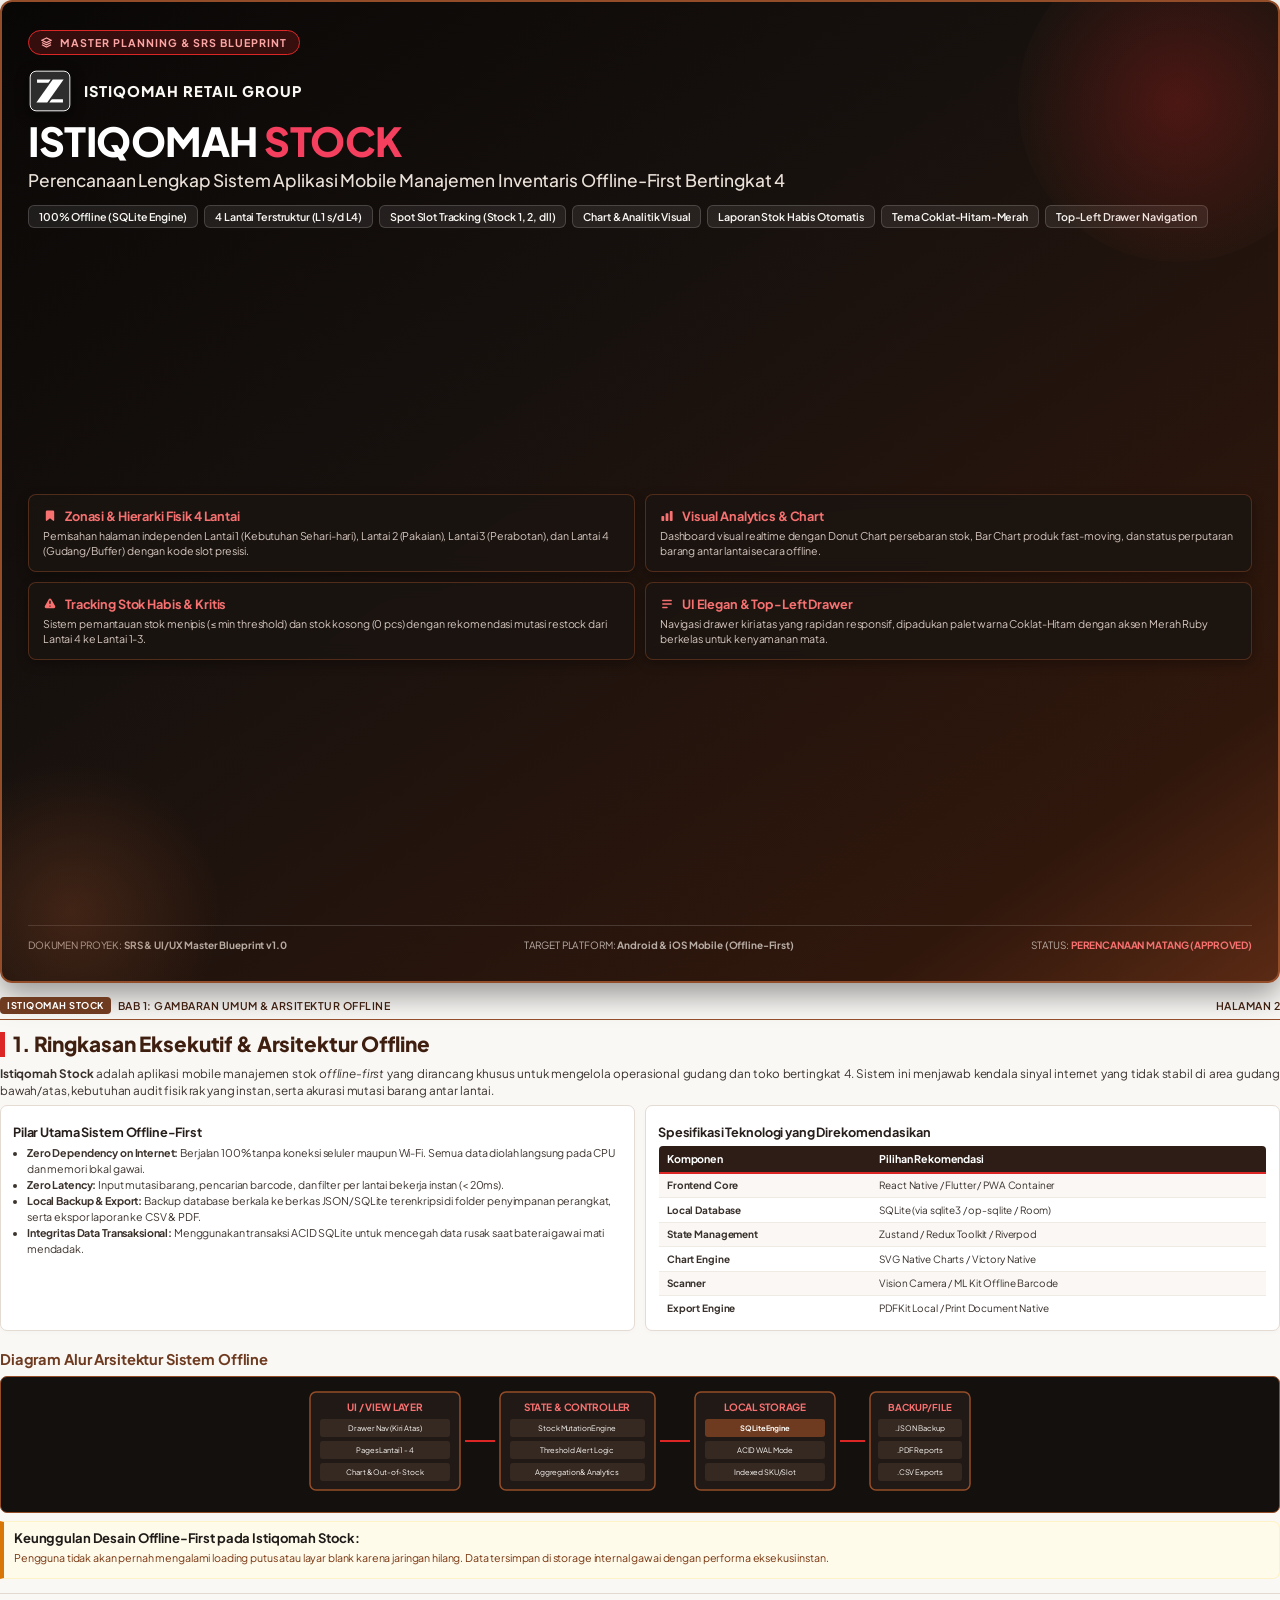
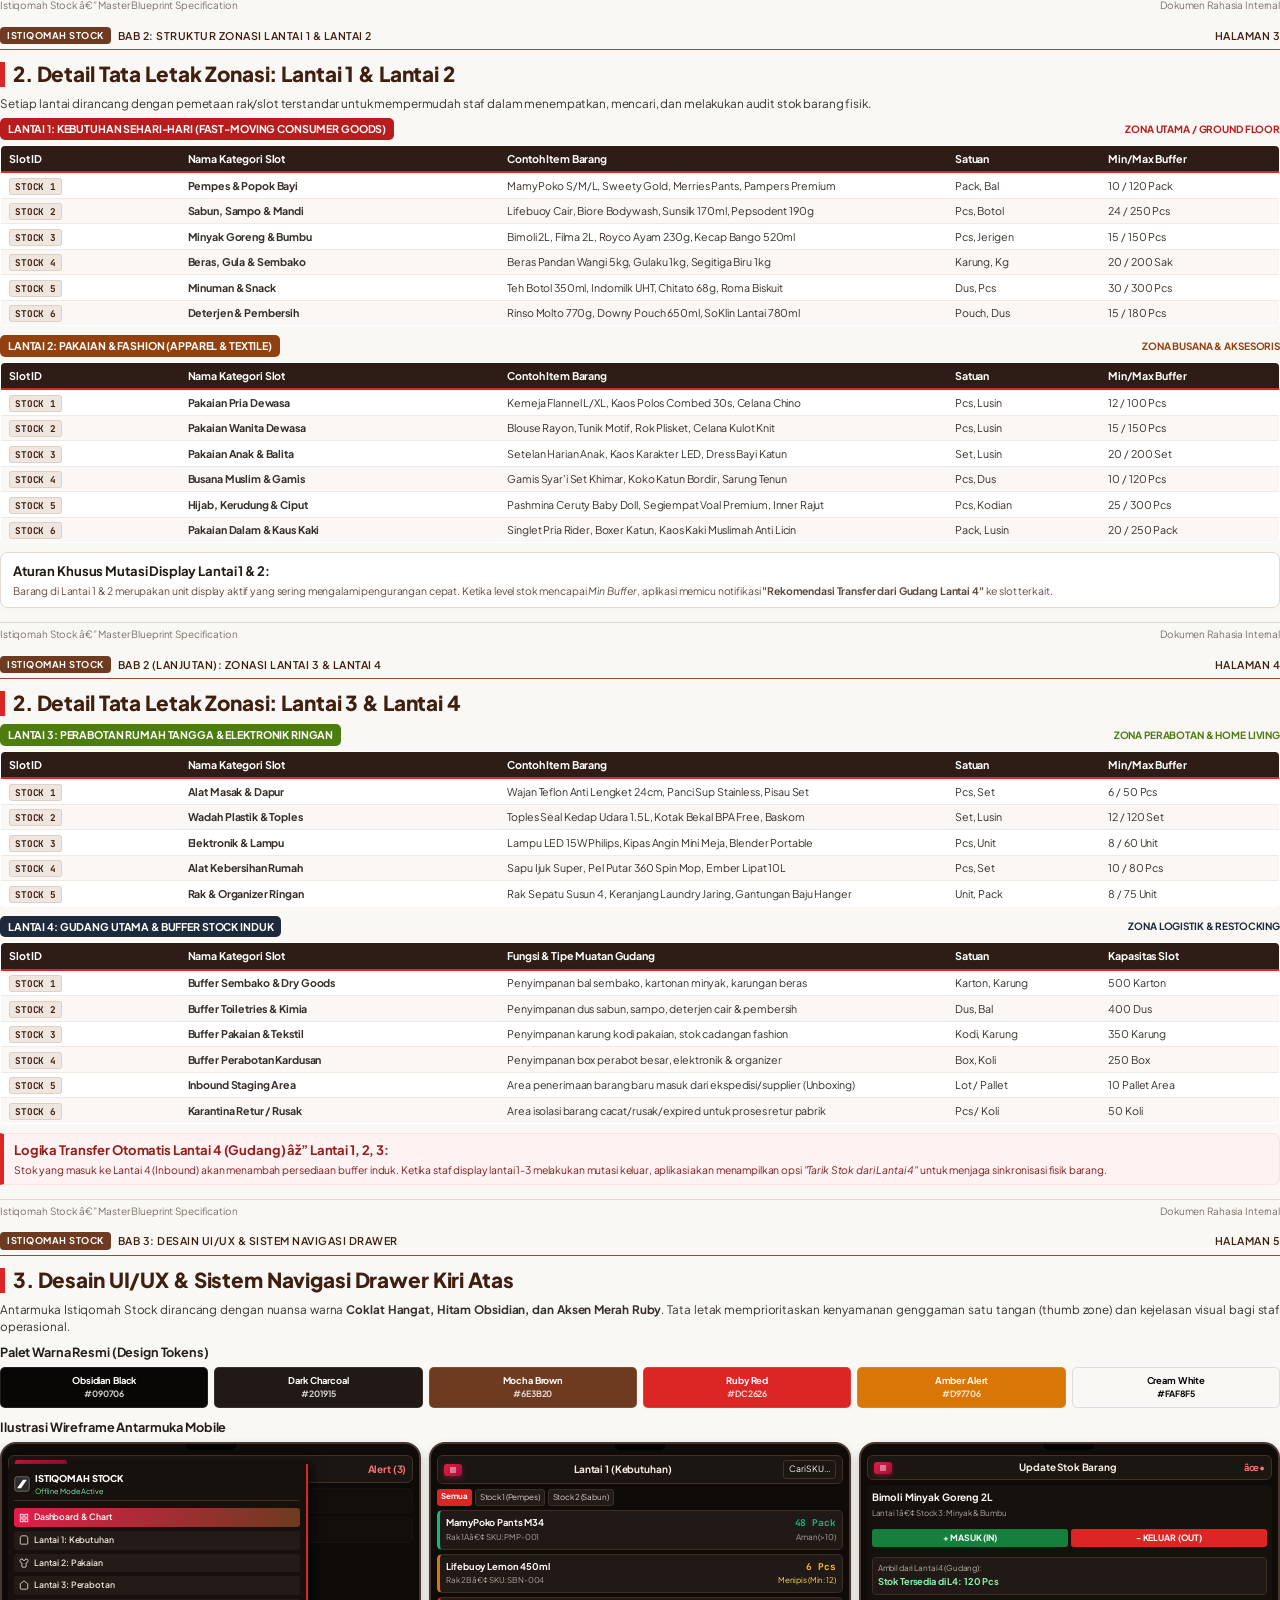
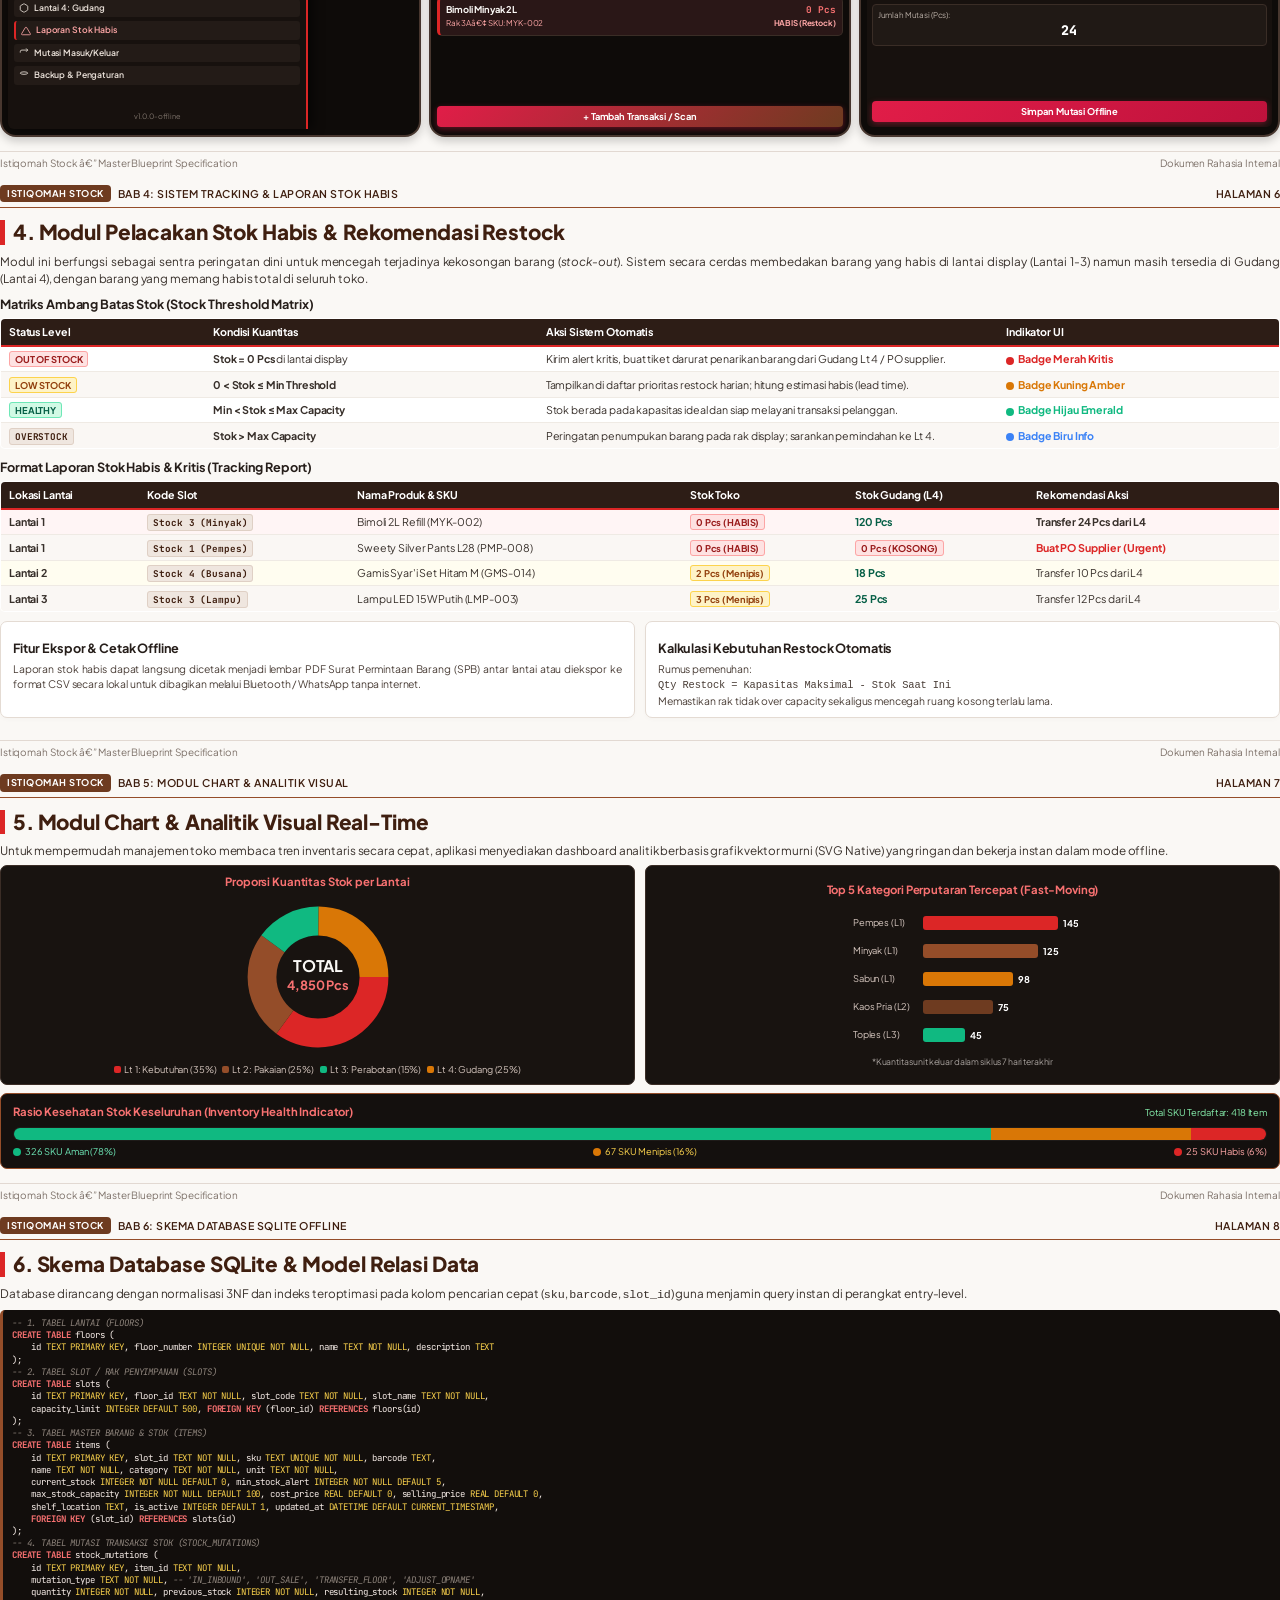
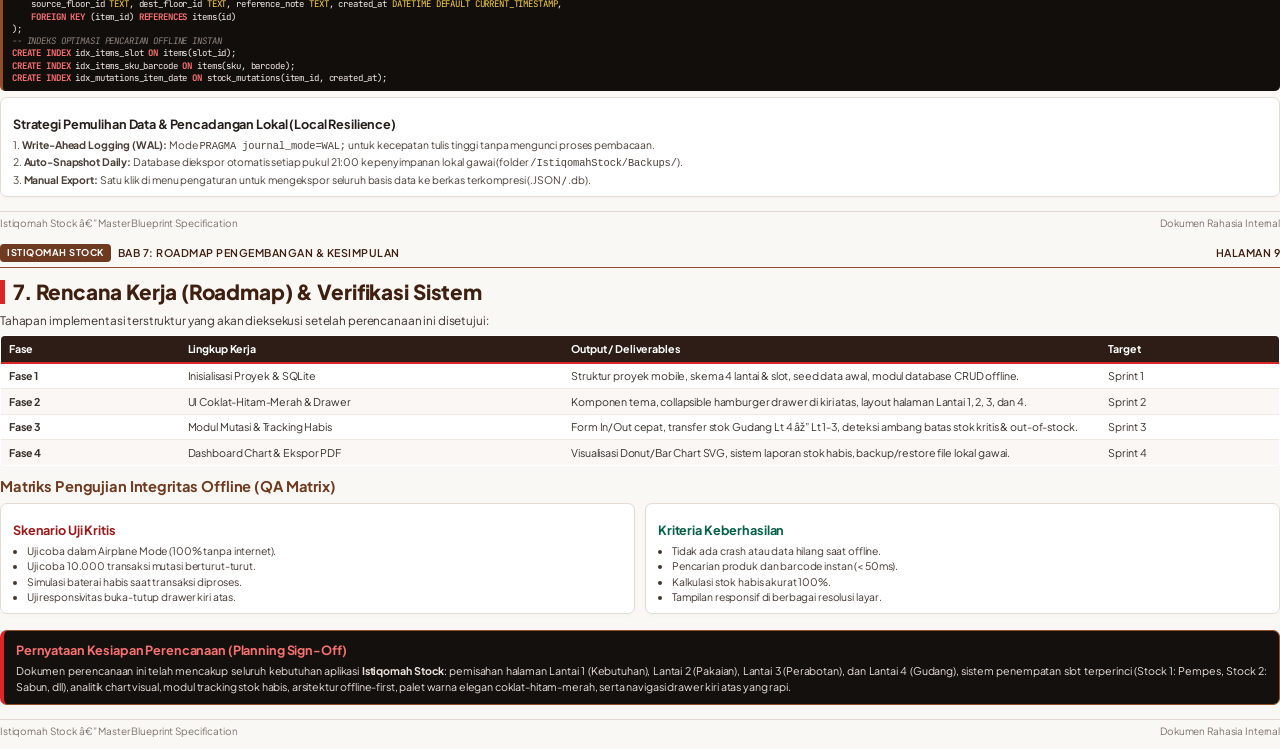
==== commit 76a60746: "fix(branding,theme): update official Istiqomah Grosir Ketanggungan logo, elevate dark UI contrast, a" ====
--- a/blueprint.html
+++ b/blueprint.html
@@ -1,4 +1,4 @@
-<!DOCTYPE html>
+﻿<!DOCTYPE html>
 <html lang="id">
 <head>
 <meta charset="UTF-8">
@@ -839,7 +839,7 @@
     </div>
 
     <div class="page-footer">
-        <span>Istiqomah Stock — Master Blueprint Specification</span>
+        <span>Istiqomah Stock â€” Master Blueprint Specification</span>
         <span>Dokumen Rahasia Internal</span>
     </div>
 </div>
@@ -989,7 +989,7 @@
     </div>
 
     <div class="page-footer">
-        <span>Istiqomah Stock — Master Blueprint Specification</span>
+        <span>Istiqomah Stock â€” Master Blueprint Specification</span>
         <span>Dokumen Rahasia Internal</span>
     </div>
 </div>
@@ -1124,14 +1124,14 @@
     </table>
 
     <div class="panel-alert" style="margin-top: 4px;">
-        <strong style="color: #991B1B;">Logika Transfer Otomatis Lantai 4 (Gudang) ➔ Lantai 1, 2, 3:</strong>
+        <strong style="color: #991B1B;">Logika Transfer Otomatis Lantai 4 (Gudang) âž” Lantai 1, 2, 3:</strong>
         <p style="margin: 2px 0 0 0; font-size: 7.8pt; color: #7F1D1D;">
             Stok yang masuk ke Lantai 4 (Inbound) akan menambah persediaan buffer induk. Ketika staf display lantai 1-3 melakukan mutasi keluar, aplikasi akan menampilkan opsi <em>"Tarik Stok dari Lantai 4"</em> untuk menjaga sinkronisasi fisik barang.
         </p>
     </div>
 
     <div class="page-footer">
-        <span>Istiqomah Stock — Master Blueprint Specification</span>
+        <span>Istiqomah Stock â€” Master Blueprint Specification</span>
         <span>Dokumen Rahasia Internal</span>
     </div>
 </div>
@@ -1257,7 +1257,7 @@
                         <span style="color: #10B981; font-family:'JetBrains Mono';">48 Pack</span>
                     </div>
                     <div style="font-size: 6pt; color: #A8A29E; display: flex; justify-content: space-between; margin-top: 2px;">
-                        <span>Rak 1A • SKU: PMP-001</span>
+                        <span>Rak 1A â€¢ SKU: PMP-001</span>
                         <span>Aman (>10)</span>
                     </div>
                 </div>
@@ -1268,7 +1268,7 @@
                         <span style="color: #FBBF24; font-family:'JetBrains Mono';">6 Pcs</span>
                     </div>
                     <div style="font-size: 6pt; color: #A8A29E; display: flex; justify-content: space-between; margin-top: 2px;">
-                        <span>Rak 2B • SKU: SBN-004</span>
+                        <span>Rak 2B â€¢ SKU: SBN-004</span>
                         <span style="color: #FCD34D;">Menipis (Min: 12)</span>
                     </div>
                 </div>
@@ -1279,7 +1279,7 @@
                         <span style="color: #F87171; font-family:'JetBrains Mono';">0 Pcs</span>
                     </div>
                     <div style="font-size: 6pt; color: #FCA5A5; display: flex; justify-content: space-between; margin-top: 2px;">
-                        <span>Rak 3A • SKU: MYK-002</span>
+                        <span>Rak 3A â€¢ SKU: MYK-002</span>
                         <span style="font-weight: 700;">HABIS (Restock)</span>
                     </div>
                 </div>
@@ -1298,12 +1298,12 @@
                     <svg width="8" height="8" viewBox="0 0 24 24" fill="none" stroke="currentColor" stroke-width="2.5"><line x1="3" y1="12" x2="21" y2="12"></line><line x1="3" y1="6" x2="21" y2="6"></line><line x1="3" y1="18" x2="21" y2="18"></line></svg>
                 </div>
                 <div style="font-weight: 700; color: #F5EBE6; font-size: 7.5pt;">Update Stok Barang</div>
-                <div style="color: #F87171; font-weight:bold;">✕</div>
+                <div style="color: #F87171; font-weight:bold;">âœ•</div>
             </div>
             
             <div class="phone-content" style="background: #17110E; padding: 5px; border-radius: 5px;">
                 <div style="font-weight: 700; font-size: 7.5pt; color: #FAF8F5;">Bimoli Minyak Goreng 2L</div>
-                <div style="font-size: 6pt; color: #A8A29E; margin-bottom: 5px;">Lantai 1 • Stock 3: Minyak & Bumbu</div>
+                <div style="font-size: 6pt; color: #A8A29E; margin-bottom: 5px;">Lantai 1 â€¢ Stock 3: Minyak & Bumbu</div>
                 
                 <div style="display: flex; gap: 3px; margin-bottom: 6px;">
                     <div style="flex:1; background: #15803D; color:#fff; text-align:center; padding: 3px; border-radius: 3px; font-weight: 700; font-size: 6.5pt;">+ MASUK (IN)</div>
@@ -1329,7 +1329,7 @@
     </div>
 
     <div class="page-footer">
-        <span>Istiqomah Stock — Master Blueprint Specification</span>
+        <span>Istiqomah Stock â€” Master Blueprint Specification</span>
         <span>Dokumen Rahasia Internal</span>
     </div>
 </div>
@@ -1455,7 +1455,7 @@
     </div>
 
     <div class="page-footer">
-        <span>Istiqomah Stock — Master Blueprint Specification</span>
+        <span>Istiqomah Stock â€” Master Blueprint Specification</span>
         <span>Dokumen Rahasia Internal</span>
     </div>
 </div>
@@ -1570,7 +1570,7 @@
     </div>
 
     <div class="page-footer">
-        <span>Istiqomah Stock — Master Blueprint Specification</span>
+        <span>Istiqomah Stock â€” Master Blueprint Specification</span>
         <span>Dokumen Rahasia Internal</span>
     </div>
 </div>
@@ -1631,7 +1631,7 @@
     </div>
 
     <div class="page-footer">
-        <span>Istiqomah Stock — Master Blueprint Specification</span>
+        <span>Istiqomah Stock â€” Master Blueprint Specification</span>
         <span>Dokumen Rahasia Internal</span>
     </div>
 </div>
@@ -1676,7 +1676,7 @@
             <tr>
                 <td><strong>Fase 3</strong></td>
                 <td>Modul Mutasi & Tracking Habis</td>
-                <td>Form In/Out cepat, transfer stok Gudang Lt 4 ➔ Lt 1-3, deteksi ambang batas stok kritis & out-of-stock.</td>
+                <td>Form In/Out cepat, transfer stok Gudang Lt 4 âž” Lt 1-3, deteksi ambang batas stok kritis & out-of-stock.</td>
                 <td>Sprint 3</td>
             </tr>
             <tr>
@@ -1718,10 +1718,11 @@
     </div>
 
     <div class="page-footer">
-        <span>Istiqomah Stock — Master Blueprint Specification</span>
+        <span>Istiqomah Stock â€” Master Blueprint Specification</span>
         <span>Dokumen Rahasia Internal</span>
     </div>
 </div>
 
 </body>
 </html>
+
